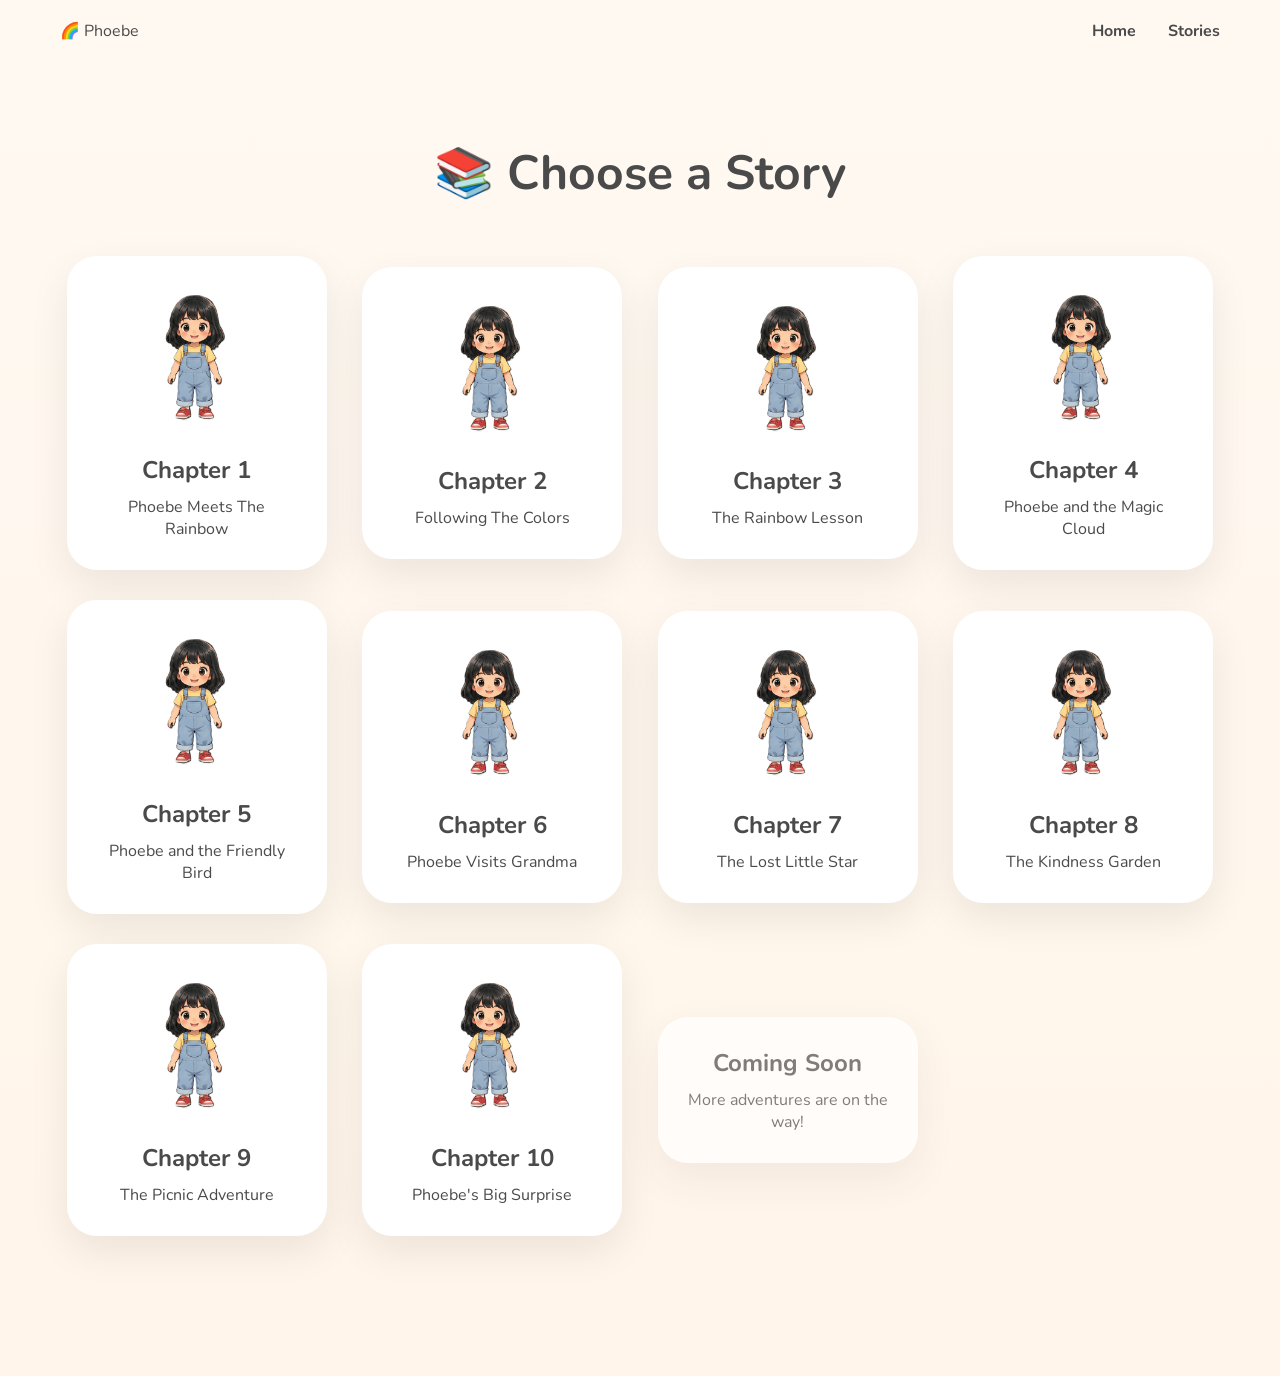
==== website/books.html @ 92779008 "refactor: stabilize story engine v1.0" ====
<!DOCTYPE html>
<html lang="en">

<head>

    <meta charset="UTF-8">

    <meta name="viewport"
          content="width=device-width, initial-scale=1.0">

    <title>Bookshelf</title>

    <link rel="stylesheet"
          href="css/style.css">

</head>

<body>

<header class="navbar">

    <div class="logo">
        🌈 Phoebe
    </div>

    <div class="nav-links">

        <a href="index.html">Home</a>

        <a href="books.html">Stories</a>

    </div>

</header>

<main class="bookshelf">

    <h1 class="bookshelf-title">
        📚 Choose a Story
    </h1>

    <div
        class="books-grid"
        id="books-grid">

    </div>

</main>

<script src="js/story-data.js"></script>
<script src="js/books.js"></script>

</body>

</html>
---- website/css/style.css ----
/* ===========================
   Phoebe Design System v0.1
=========================== */

@import url('https://fonts.googleapis.com/css2?family=Nunito:wght@400;700;800&display=swap');

:root{
    --primary:#FFD66B;
    --secondary:#FFB7C5;
    --accent:#8ED8F8;
    --background:#FFF9F2;
    --text:#4A4A4A;
    --white:#FFFFFF;
    --font:'Nunito',sans-serif;
}

/* ===========================
   Global Style
=========================== */

*{
    margin:0;
    padding:0;
    box-sizing:border-box;
}

body{
    background:linear-gradient(
        180deg,
        #FFF9F2 0%,
        #FFF5EA 100%
    );
    color:var(--text);
    font-family:var(--font);
    overflow-x:hidden;
}

.hero{
    display:flex;
    justify-content:center;
    align-items:center;
    min-height:100vh;    
    text-align:center;
    padding:20px;
    position:relative;
    overflow:hidden;
}

.hero-content{
    max-width:700px;
    background:white;
    padding:70px 60px;
    border-radius:40px;
        box-shadow:0 20px 60px rgba(0,0,0,.08);
    position:relative;
    z-index:2;
}

.hero-logo{
    animation:floating 3s ease-in-out infinite;
}

.hero-logo img{
    width:220px;
    max-width:100%;
}

.hero-title{
    font-size:52px;
    margin-top:20px;
}

.hero-subtitle{
    font-size:22px;
    margin-top:20px;
    line-height:1.6;
}

.btn-primary{
    display:inline-block;
    margin-top:40px;
    padding:16px 36px;
    background:var(--primary);
    color:var(--text);
    text-decoration:none;
    border-radius:16px;
    font-weight:bold;
    transition:.3s;
    box-shadow:0 10px 25px rgba(255,214,107,.35);
}

.btn-primary:hover{
    transform:translateY(-4px);
    box-shadow:0 16px 35px rgba(255,214,107,.45);
}

@keyframes floating{
    0%{
        transform:translateY(0);
    }
    50%{
        transform:translateY(-8px);
    }
    100%{
        transform:translateY(0);
    }
}

.btn-secondary:disabled{
    opacity:.5;
    background:#F5F5F5;
    border-color:#E5E5E5;
    cursor:not-allowed;
}

/* ===========================
   Decorative Background
=========================== */

.cloud{
    position:absolute;
    background:white;
    opacity:.7;
    border-radius:100px;
    filter:blur(1px);
}

.cloud::before,
.cloud::after{
    content:"";
    position:absolute;
    background:white;
    border-radius:50%;
}

.cloud1{
    width:170px;
    height:60px;
    top:120px;
    left:120px;
}

.cloud1::before{
    width:70px;
    height:70px;
    left:20px;
    top:-25px;
}

.cloud1::after{
    width:90px;
    height:90px;
    right:15px;
    top:-35px;
}

.cloud2{
    width:140px;
    height:50px;
    top:220px;
    right:150px;
}

.cloud2::before{
    width:60px;
    height:60px;
    left:15px;
    top:-20px;
}

.cloud2::after{
    width:75px;
    height:75px;
    right:10px;
    top:-28px;
}

.cloud3{
    width:200px;
    height:65px;
    bottom:120px;
    left:220px;
}

.cloud3::before{
    width:80px;
    height:80px;
    left:25px;
    top:-28px;
}

.cloud3::after{
    width:90px;
    height:90px;
    right:20px;
    top:-35px;
}

.star{
    position:absolute;
    font-size:26px;
    animation:floating 4s ease-in-out infinite;
}

.star1{
    top:160px;
    right:320px;
}

.star2{
    bottom:170px;
    right:180px;
}

/* ===========================
   Navbar
=========================== */

.navbar{
    position:absolute;
    top:20px;
    left:0;
    width:100%;
    display:flex;
    justify-content:space-between;
    align-items:center;
    padding:0 60px;
    z-index:10;
}

.nav-links{
    display:flex;
    gap:32px;
}

.nav-links a{
    text-decoration:none;
    color:var(--text);
    font-weight:700;
}

.nav-links a:hover{
    color:var(--primary);
}

/* ==========================
   STORY PAGE
========================== */

.story-page{
    display:flex;
    justify-content:center;
    padding:80px 20px;
}

.book{
    max-width:760px;
    width:100%;
    margin:auto;
    background:white;
    border-radius:32px;
    padding:50px 40px;
    box-shadow:0 20px 50px rgba(0,0,0,.08);
    display:flex;
    flex-direction:column;
    align-items:center;
    text-align:center;
}

.book-image img{
    width:260px;
    margin:20px auto;
    animation:floating 3s ease-in-out infinite;
}

.book-image img{
    width: 220px;
    margin-bottom: 25px;
    margin-bottom:25px;
}

.book-text p{
    max-width:500px;
    margin:0 auto;
    font-size:20px;
    line-height:1.7;
    text-align:justify;
}

.chapter{

    display:inline-block;
    background:var(--primary);
    padding:10px 22px;
    border-radius:30px;
    font-weight:bold;
    margin-bottom:18px;
}

.book-text h1{
    font-size:42px;
    line-height:1.25;
    margin-bottom:22px;
}

.book-text p{
    max-width: 560px;
    margin: auto;
    font-size: 20px;
    line-height: 1.8;
}

.story-navigation{
    width:100%;
    margin-top:50px;
    padding-top:30px;
    border-top:1px solid #f0f0f0;
    display:flex;
    justify-content:space-between;
    align-items:center;
}

.page-number{
    font-size:18px;
    font-weight:700;
    color:#888;
}

/* ==========================
   Responsive
========================== */

@media (max-width:768px){
    .navbar{
        padding:0 20px;
    }

    .nav-links{
        gap:16px;
        font-size:14px;
    }

    .hero-content{
        padding:40px 30px;
    }

    .hero-title{
        font-size:40px;
    }

    .hero-subtitle{
        font-size:18px;
    }

    .book{
        width:100%;
        min-height:auto;
        padding:40px 24px;
        border-radius:24px;
    }

    .book-image img{
        width:180px;
    }

    .book-text h1{
        font-size:40px;
    }

    .book-text p{
        font-size:18px;
    }

    .story-navigation{
        flex-direction:column;
        gap:20px;
    }
}

/* ==========================
   Footer
========================== */

.footer{
    text-align:center;
    padding:40px 20px;
    color:#999;
    font-size:14px;
}

/* ==========================
   Page Animation
========================== */

.fade-out{
    opacity:0;
    transform:translateY(10px);
}

.book{
    transition:
        opacity .3s ease,
        transform .3s ease;
}

/* ==========================
   Flip Animation
========================== */

.flip-next{
    animation:flipNext .5s ease;
}

.flip-prev{
    animation:flipPrev .5s ease;
}

@keyframes flipNext{
    0%{
        transform:rotateY(0deg);
        opacity:1;
    }

    50%{
        transform:rotateY(15deg);
        opacity:.5
    }

    100%{
        transform:rotateY(0deg);
        opacity:1;
    }
}

@keyframes flipPrev{

    0%{
        transform:rotateY(0deg);
        opacity:1;
    }

    50%{
        transform:rotateY(-15deg);
        opacity:.5;
    }

    100%{
        transform:rotateY(0deg);
        opacity:1;
    }

}

/* ==========================
   Bookshelf
========================== */

.bookshelf{
    max-width:1200px;
    margin:100px auto;
    padding:40px 24px;
}

.bookshelf-title{
    text-align:center;
    margin-bottom:50px;
    font-size:48px;
}

.books-grid{
    display:grid;
    grid-template-columns:
        repeat(auto-fit, minmax(220px,1fr));
    gap:30px;
    margin-top:40px;
}

.book-card{
    width:100%;
    max-width:260px;
    margin:auto;
    background:white;
    padding:30px;
    border-radius:30px;
    text-align:center;
    text-decoration:none;
    color:var(--text);
    box-shadow:
        0 15px 40px rgba(0,0,0,.08);
    transition:
        transform .3s ease,
        box-shadow .3s ease;
}

.book-card:hover{
    transform:
        translateY(-8px)
        scale(1.03);
    box-shadow:
        0 25px 60px rgba(0,0,0,.12);
}

.book-card img{
    width:160px;
    margin-bottom:20px;
}

.book-card h2{
    margin-bottom:10px;
}

.coming-soon{
    opacity:.7;
    cursor:default;
}

@media (max-width:768px){

    .bookshelf{
        margin-top:90px;
        padding:20px;
    }

    .bookshelf-title{
        font-size:34px;
        margin-bottom:30px;
    }

    .books-grid{
        grid-template-columns:1fr;
    }

    .book-card{
        max-width:320px;
    }

}
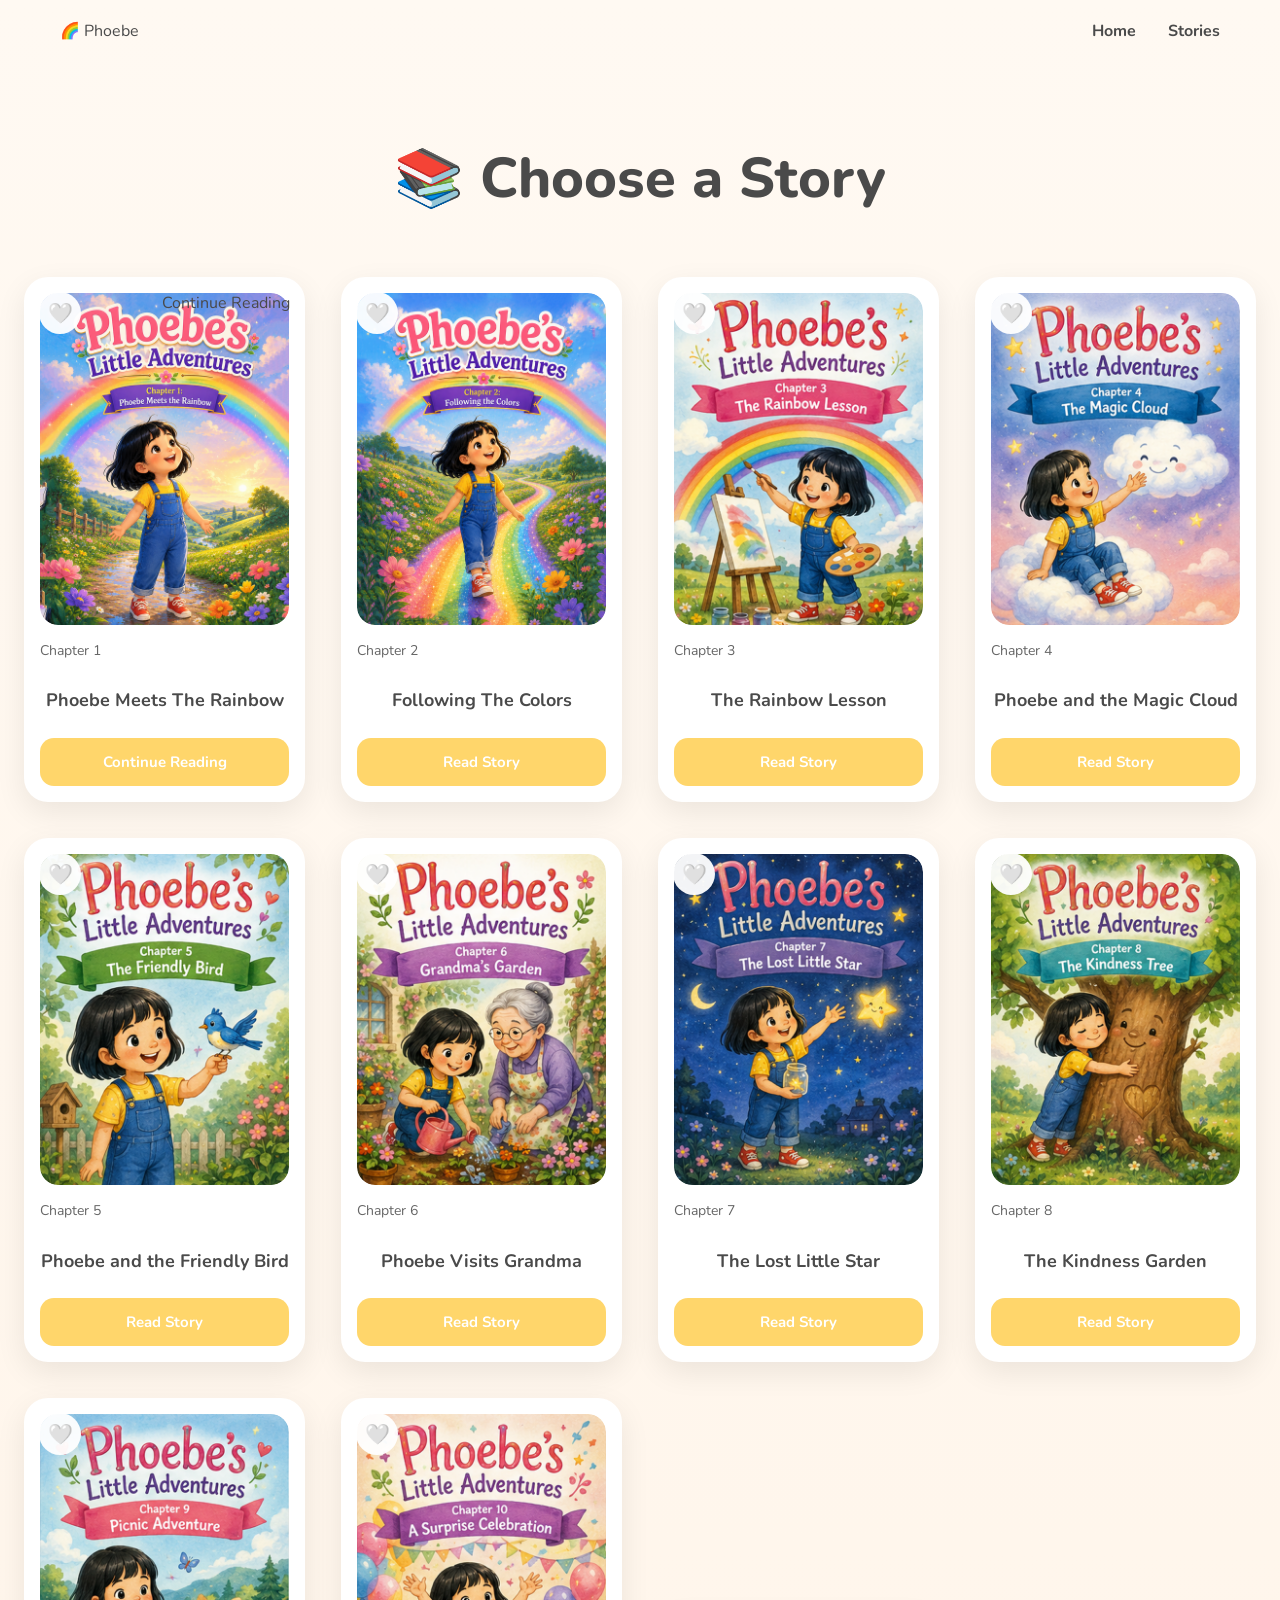
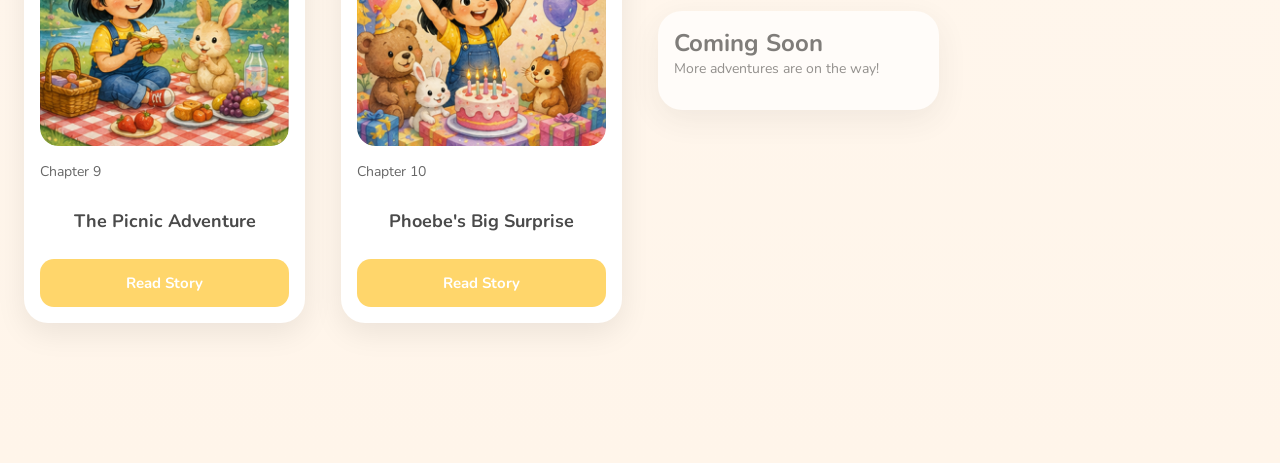
==== commit efd82e44: "feat: add continue reading, favorites, and bookshelf UI improvements" ====
--- a/website/books.html
+++ b/website/books.html
@@ -2,49 +2,35 @@
 <html lang="en">
 
 <head>
-
     <meta charset="UTF-8">
-
     <meta name="viewport"
           content="width=device-width, initial-scale=1.0">
-
     <title>Bookshelf</title>
-
     <link rel="stylesheet"
           href="css/style.css">
-
 </head>
 
 <body>
-
 <header class="navbar">
-
     <div class="logo">
         🌈 Phoebe
     </div>
 
     <div class="nav-links">
-
         <a href="index.html">Home</a>
-
         <a href="books.html">Stories</a>
-
     </div>
-
 </header>
 
 <main class="bookshelf">
-
     <h1 class="bookshelf-title">
         📚 Choose a Story
     </h1>
-
     <div
         class="books-grid"
         id="books-grid">
-
     </div>
-
+    
 </main>
 
 <script src="js/story-data.js"></script>
--- a/website/css/style.css
+++ b/website/css/style.css
@@ -268,27 +268,21 @@
 }
 
 .book-image img{
-    width:260px;
-    margin:20px auto;
+    width:220px;
+    max-width:100%;
+    margin:20px auto 25px;
     animation:floating 3s ease-in-out infinite;
 }
 
-.book-image img{
-    width: 220px;
-    margin-bottom: 25px;
-    margin-bottom:25px;
-}
-
 .book-text p{
-    max-width:500px;
-    margin:0 auto;
+    max-width:560px;
+    margin:auto;
     font-size:20px;
-    line-height:1.7;
+    line-height:1.8;
     text-align:justify;
 }
 
 .chapter{
-
     display:inline-block;
     background:var(--primary);
     padding:10px 22px;
@@ -303,13 +297,6 @@
     margin-bottom:22px;
 }
 
-.book-text p{
-    max-width: 560px;
-    margin: auto;
-    font-size: 20px;
-    line-height: 1.8;
-}
-
 .story-navigation{
     width:100%;
     margin-top:50px;
@@ -456,57 +443,67 @@
 ========================== */
 
 .bookshelf{
-    max-width:1200px;
+    max-width:1400px;
     margin:100px auto;
     padding:40px 24px;
 }
 
 .bookshelf-title{
     text-align:center;
-    margin-bottom:50px;
-    font-size:48px;
+    font-size:56px;
+    font-weight:800;
+    margin-bottom:60px;
 }
 
 .books-grid{
     display:grid;
     grid-template-columns:
         repeat(auto-fit, minmax(220px,1fr));
-    gap:30px;
+    gap:36px;
     margin-top:40px;
 }
 
 .book-card{
+    position:relative;
     width:100%;
-    max-width:260px;
+    max-width:300px;
     margin:auto;
-    background:white;
-    padding:30px;
-    border-radius:30px;
-    text-align:center;
-    text-decoration:none;
-    color:var(--text);
-    box-shadow:
-        0 15px 40px rgba(0,0,0,.08);
+    background:#fff;
+    border-radius:24px;
+    overflow:hidden;
+    display:flex;
+    flex-direction:column;
+    padding:16px;
+    box-shadow:0 10px 30px rgba(0,0,0,.08);
     transition:
         transform .3s ease,
         box-shadow .3s ease;
 }
 
-.book-card:hover{
-    transform:
-        translateY(-8px)
-        scale(1.03);
+.book-card h3{
+    font-size:18px;
+    font-weight:700;
+    line-height:1.4;
+    margin:8px 0 12px;
+    min-height:50px;
+    display:flex;
+    align-items:center;
+    justify-content:center;
+    text-align:center;}
+
+.book-card:hover {
+    transform: translateY(-8px);
     box-shadow:
-        0 25px 60px rgba(0,0,0,.12);
+        0 18px 45px rgba(0,0,0,.15);
+}
+
+.book-card:hover img {
+    transform: scale(1.01);
 }
 
 .book-card img{
-    width:160px;
-    margin-bottom:20px;
-}
-
-.book-card h2{
-    margin-bottom:10px;
+    width:100%;
+    border-radius:18px;
 }
 
 .coming-soon{
@@ -530,8 +527,79 @@
         grid-template-columns:1fr;
     }
 
-    .book-card{
-        max-width:320px;
-    }
-
+}
+
+.continue-badge{
+    position:absolute;
+    top:15px;
+    right:15px;
+    z-index:10;
+}
+
+.read-btn {
+    margin-top:auto;
+    display: block;
+    width: 100%;
+    text-align: center;
+    padding: 14px;
+    border-radius: 14px;
+    background: var(--primary);
+    color: white;
+    text-decoration: none;
+    font-size:15px;
+    font-weight: bold;
+    transition: .3s;
+}
+
+.read-btn:hover {
+    opacity: .9;
+}
+
+ .book-card p {
+    color: #666;
+    font-size: 14px;
+    margin-bottom: 16px;
+}
+
+.favorite-btn{
+    position:absolute;
+    top:15px;
+    left:15px;
+    width:42px;
+    height:42px;
+    border:none;
+    border-radius:50%;
+    background:rgba(255,255,255,.95);
+    font-size:20px;
+    cursor:pointer;
+    z-index:10;
+    transition:.3s;
+}
+
+.favorite-btn.active{
+    color:#ff4d6d;
+}
+
+.favorite-btn:hover{
+    transform:scale(1.1);
+
+}
+
+.book-cover{
+    overflow: hidden;
+    border-radius: 18px;
+}
+
+.book-cover img{
+    width: 100%;
+    display: block;
+    transition: transform .3s ease;
+}
+
+.book-card:hover .book-cover img{
+    transform: scale(1.04);
+}
+
+.book-info{
+    padding-top: 16px;
 }
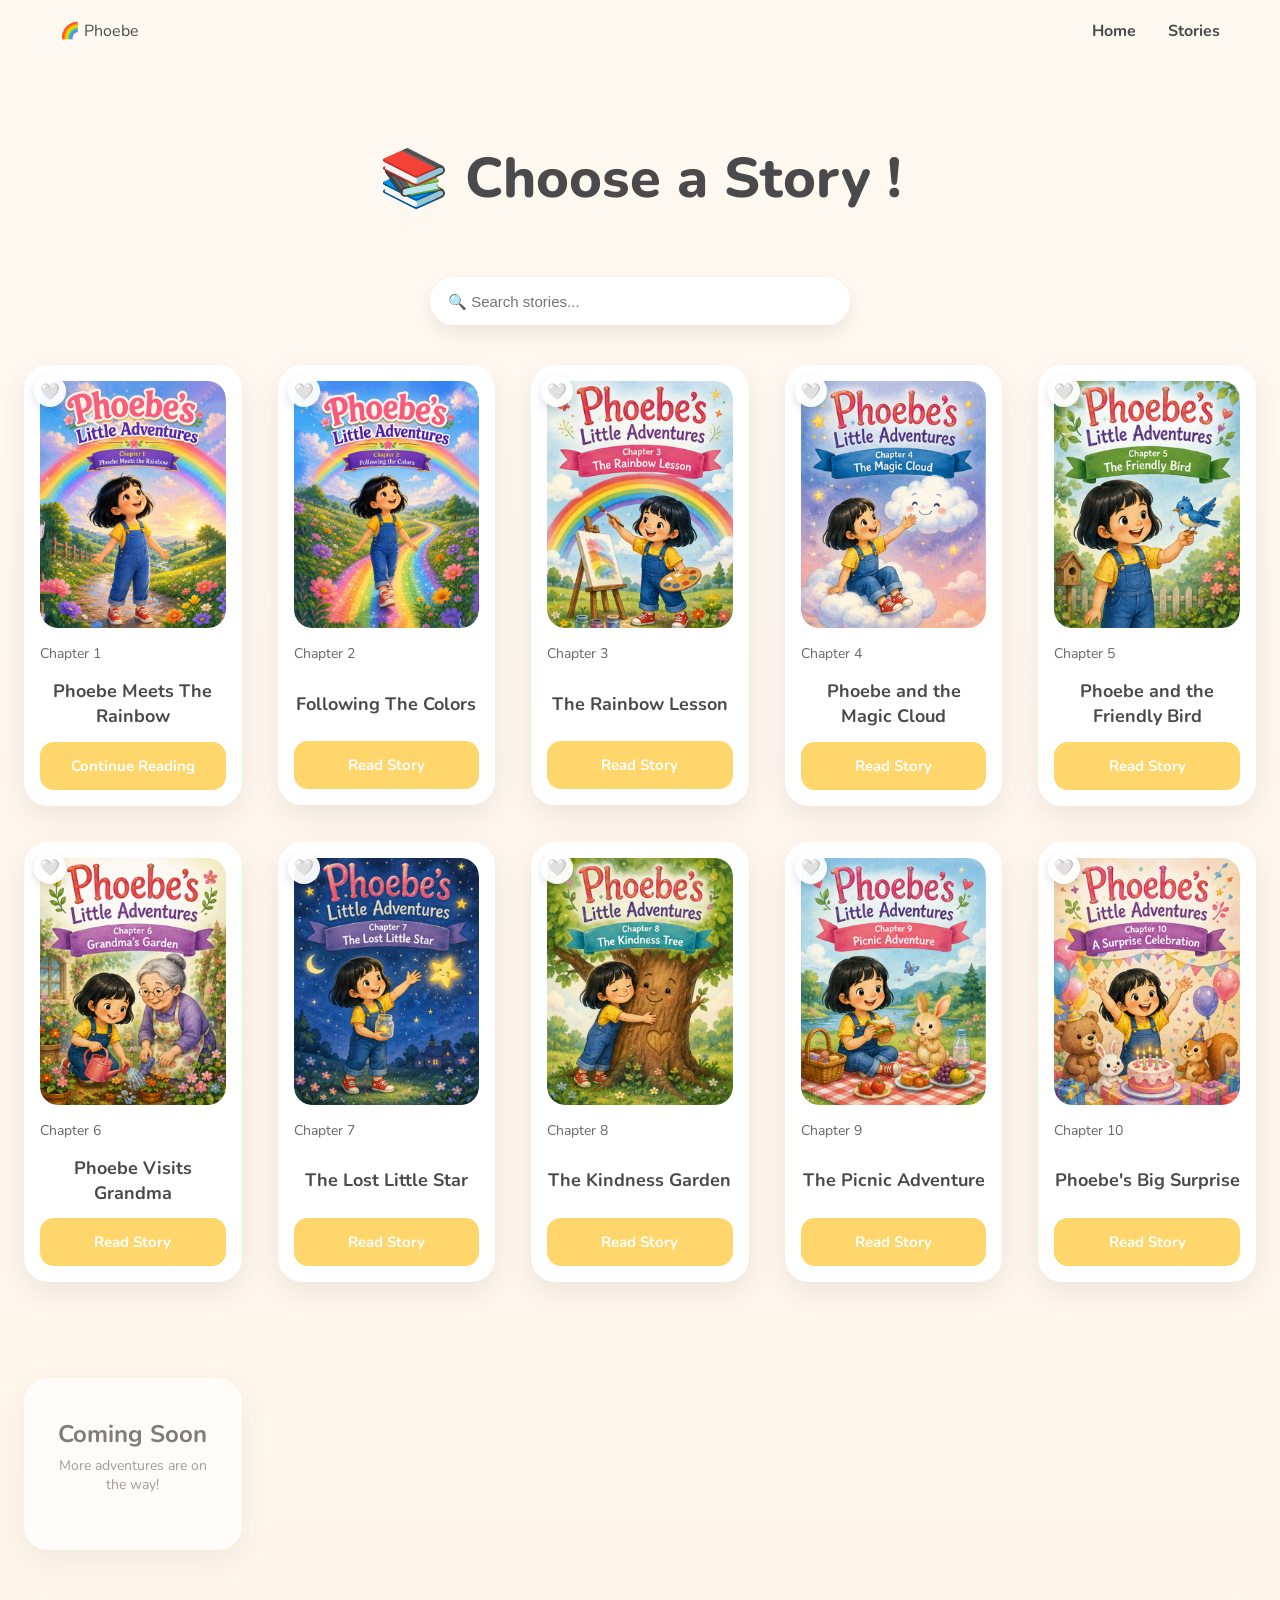
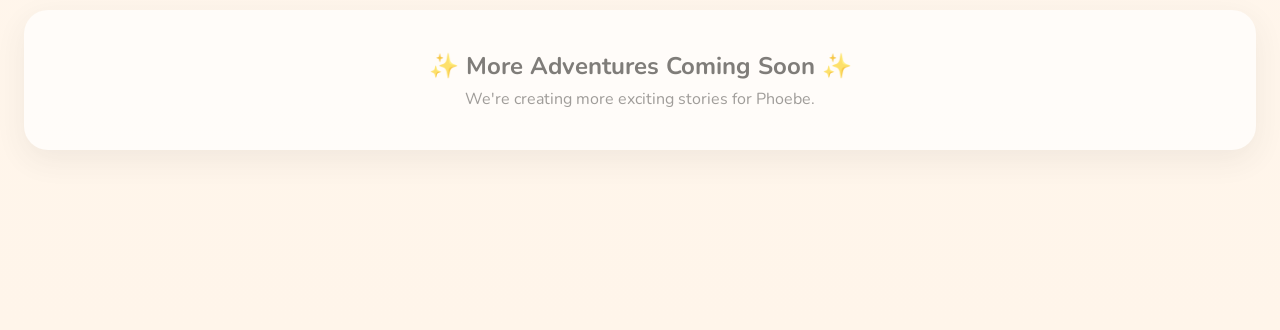
==== commit f2ff8f60: "feat: enhance bookshelf UI and refactor books rendering" ====
--- a/website/books.html
+++ b/website/books.html
@@ -24,11 +24,24 @@
 
 <main class="bookshelf">
     <h1 class="bookshelf-title">
-        📚 Choose a Story
+        📚 Choose a Story !
     </h1>
+
+    <div class="search-box">
+    <input
+        type="text"
+        id="searchInput"
+        placeholder="🔍 Search stories...">
+    </div>
+
     <div
         class="books-grid"
         id="books-grid">
+    </div>
+
+    <div
+    class="books-grid"
+    id="books-grid">
     </div>
     
 </main>
--- a/website/css/style.css
+++ b/website/css/style.css
@@ -1,7 +1,6 @@
 /* ===========================
    Phoebe Design System v0.1
 =========================== */
-
 @import url('https://fonts.googleapis.com/css2?family=Nunito:wght@400;700;800&display=swap');
 
 :root{
@@ -17,7 +16,6 @@
 /* ===========================
    Global Style
 =========================== */
-
 *{
     margin:0;
     padding:0;
@@ -116,7 +114,6 @@
 /* ===========================
    Decorative Background
 =========================== */
-
 .cloud{
     position:absolute;
     background:white;
@@ -215,7 +212,6 @@
 /* ===========================
    Navbar
 =========================== */
-
 .navbar{
     position:absolute;
     top:20px;
@@ -246,7 +242,6 @@
 /* ==========================
    STORY PAGE
 ========================== */
-
 .story-page{
     display:flex;
     justify-content:center;
@@ -316,7 +311,7 @@
 /* ==========================
    Responsive
 ========================== */
-
+/*Mobile VIEW*/
 @media (max-width:768px){
     .navbar{
         padding:0 20px;
@@ -367,7 +362,6 @@
 /* ==========================
    Footer
 ========================== */
-
 .footer{
     text-align:center;
     padding:40px 20px;
@@ -378,7 +372,6 @@
 /* ==========================
    Page Animation
 ========================== */
-
 .fade-out{
     opacity:0;
     transform:translateY(10px);
@@ -393,7 +386,6 @@
 /* ==========================
    Flip Animation
 ========================== */
-
 .flip-next{
     animation:flipNext .5s ease;
 }
@@ -441,7 +433,6 @@
 /* ==========================
    Bookshelf
 ========================== */
-
 .bookshelf{
     max-width:1400px;
     margin:100px auto;
@@ -458,7 +449,7 @@
 .books-grid{
     display:grid;
     grid-template-columns:
-        repeat(auto-fit, minmax(220px,1fr));
+        repeat(auto-fit, minmax(180px,1fr));
     gap:36px;
     margin-top:40px;
 }
@@ -466,7 +457,7 @@
 .book-card{
     position:relative;
     width:100%;
-    max-width:300px;
+    max-width:none;
     margin:auto;
     background:#fff;
     border-radius:24px;
@@ -524,16 +515,15 @@
     }
 
     .books-grid{
-        grid-template-columns:1fr;
-    }
-
-}
-
-.continue-badge{
-    position:absolute;
-    top:15px;
-    right:15px;
-    z-index:10;
+        grid-template-columns:repeat(2, minmax(0,1fr));
+        gap:16px;
+    }
+
+    .book-card{
+        max-width:none;
+        width:100%;
+    }
+
 }
 
 .read-btn {
@@ -562,18 +552,22 @@
 }
 
 .favorite-btn{
-    position:absolute;
-    top:15px;
-    left:15px;
-    width:42px;
-    height:42px;
-    border:none;
-    border-radius:50%;
-    background:rgba(255,255,255,.95);
-    font-size:20px;
-    cursor:pointer;
-    z-index:10;
-    transition:.3s;
+    position: absolute;
+    top: 10px;
+    left: 10px;
+    width: 32px;
+    height: 32px;
+    border: none;
+    border-radius: 50%;
+    background: rgba(255,255,255,.95);
+    font-size: 16px;
+    display: flex;
+    justify-content: center;
+    align-items: center;
+    cursor: pointer;
+    z-index: 20;
+    transition: all .25s ease;
+    box-shadow: 0 4px 10px rgba(0,0,0,.12);
 }
 
 .favorite-btn.active{
@@ -581,8 +575,8 @@
 }
 
 .favorite-btn:hover{
-    transform:scale(1.1);
-
+    transform: scale(1.08);
+    background: white;
 }
 
 .book-cover{
@@ -602,4 +596,57 @@
 
 .book-info{
     padding-top: 16px;
+}
+
+/* ==========================
+   SEARCH BOX
+========================== */
+/*Mobile VIEW*/
+@media (max-width:768px){
+    .search-box{
+        max-width:100%;
+        margin-bottom:24px;
+    }
+}
+
+.search-box{
+    width:100%;
+    max-width:420px;
+    margin:0 auto 40px;
+}
+
+.search-box input{
+    width:100%;
+    height:48px;
+    padding:0 18px;
+    border:none;
+    border-radius:24px;
+    background:#fff;
+    font-size:15px;
+    box-shadow:0 8px 20px rgba(0,0,0,.08);
+    transition:.25s;
+}
+
+.search-box input:focus{
+    outline:none;
+    box-shadow:0 10px 24px rgba(142,216,248,.35);
+}
+
+/* ==========================
+   COMING SOON PAGE
+========================== */
+.coming-soon{
+    margin-top:60px;
+    text-align:center;
+    background:#fff;
+    border-radius:24px;
+    padding:40px 24px;
+    box-shadow:0 10px 30px rgba(0,0,0,.08);}
+
+.coming-soon h2{
+    margin-bottom:6px;
+}
+
+.coming-soon p{
+    color:#777;
 }
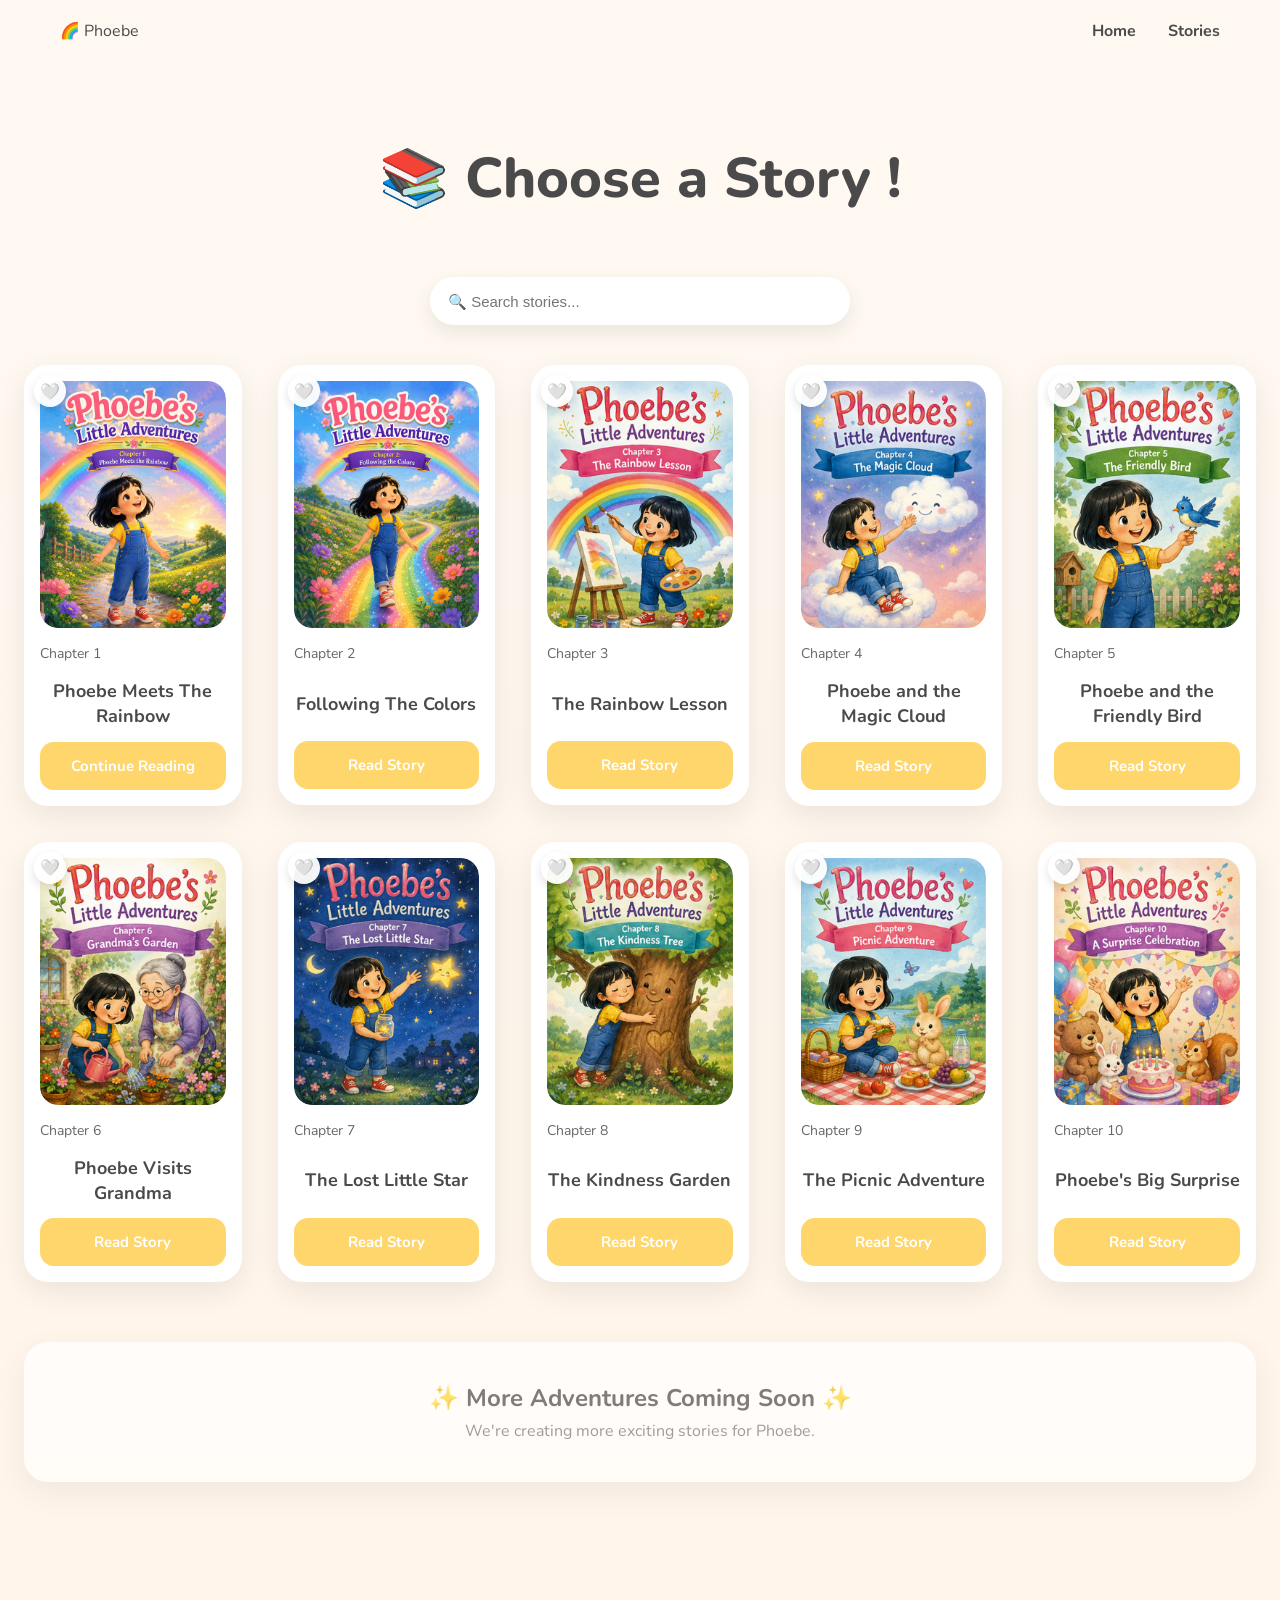
==== commit e2ce99cf: "feat(bookshelf): implement live search and refactor rendering - Live search while typing - Story fil" ====
--- a/website/books.html
+++ b/website/books.html
@@ -39,11 +39,11 @@
         id="books-grid">
     </div>
 
-    <div
-    class="books-grid"
-    id="books-grid">
+    <div class="coming-soon">
+        <h2>✨ More Adventures Coming Soon ✨</h2>
+        <p>We're creating more exciting stories for Phoebe.</p>
     </div>
-    
+
 </main>
 
 <script src="js/story-data.js"></script>
@@ -51,4 +51,4 @@
 
 </body>
 
-</html>+</html>
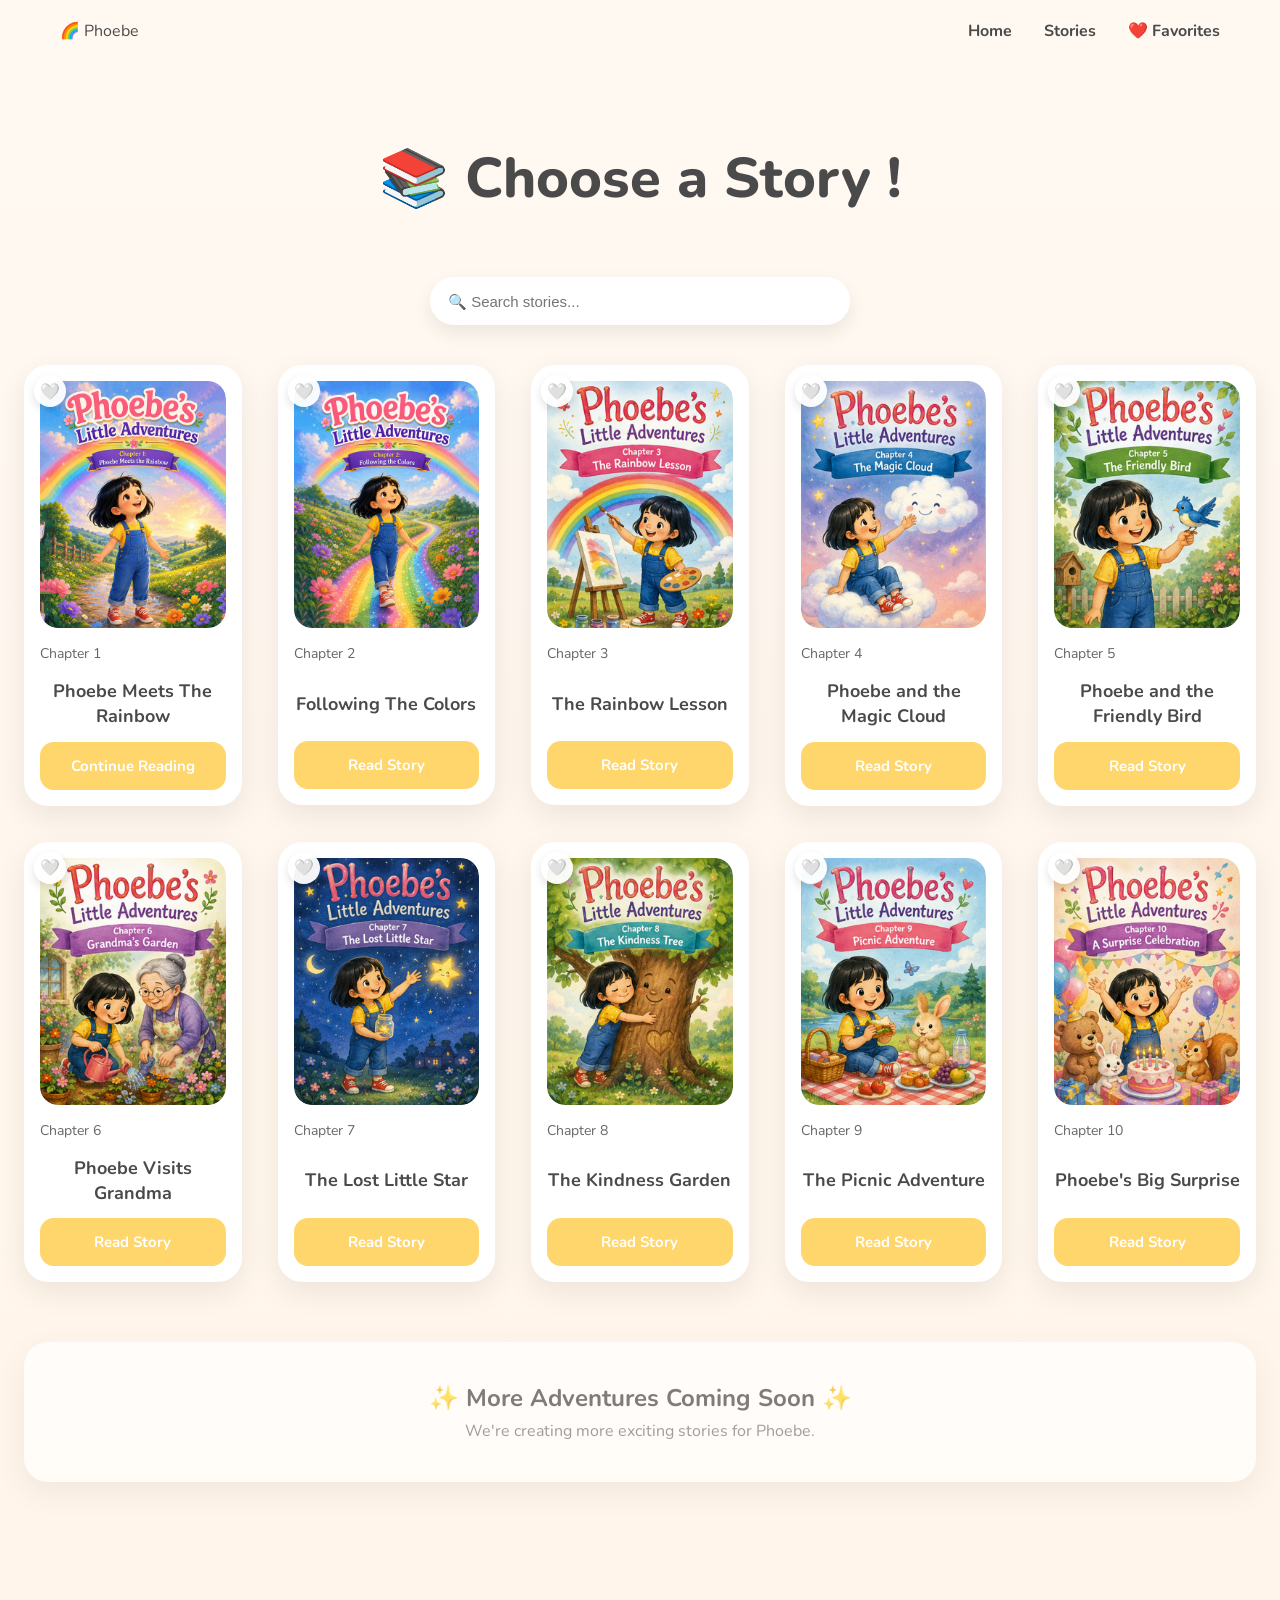
==== commit 49eb84f9: "feat(favorites): add favorites page with reusable bookshelf rendering - Favorites page - Empty favor" ====
--- a/website/books.html
+++ b/website/books.html
@@ -1,54 +1,55 @@
-<!DOCTYPE html>
-<html lang="en">
+    <!DOCTYPE html>
+    <html lang="en">
 
-<head>
-    <meta charset="UTF-8">
-    <meta name="viewport"
-          content="width=device-width, initial-scale=1.0">
-    <title>Bookshelf</title>
-    <link rel="stylesheet"
-          href="css/style.css">
-</head>
+    <head>
+        <meta charset="UTF-8">
+        <meta name="viewport"
+            content="width=device-width, initial-scale=1.0">
+        <title>Bookshelf</title>
+        <link rel="stylesheet"
+            href="css/style.css">
+    </head>
 
-<body>
-<header class="navbar">
-    <div class="logo">
-        🌈 Phoebe
-    </div>
+    <body>
+    <header class="navbar">
+        <div class="logo">
+            🌈 Phoebe
+        </div>
 
-    <div class="nav-links">
-        <a href="index.html">Home</a>
-        <a href="books.html">Stories</a>
-    </div>
-</header>
+        <div class="nav-links">
+            <a href="index.html">Home</a>
+            <a href="books.html">Stories</a>
+            <a href="favorites.html">❤️ Favorites</a>
+        </div>
+    </header>
 
-<main class="bookshelf">
-    <h1 class="bookshelf-title">
-        📚 Choose a Story !
-    </h1>
+    <main class="bookshelf">
+        <h1 class="bookshelf-title">
+            📚 Choose a Story !
+        </h1>
 
-    <div class="search-box">
-    <input
-        type="text"
-        id="searchInput"
-        placeholder="🔍 Search stories...">
-    </div>
+        <div class="search-box">
+        <input
+            type="text"
+            id="searchInput"
+            placeholder="🔍 Search stories...">
+        </div>
 
-    <div
-        class="books-grid"
-        id="books-grid">
-    </div>
+        <div
+            class="books-grid"
+            id="books-grid">
+        </div>
 
-    <div class="coming-soon">
-        <h2>✨ More Adventures Coming Soon ✨</h2>
-        <p>We're creating more exciting stories for Phoebe.</p>
-    </div>
+        <div class="coming-soon">
+            <h2>✨ More Adventures Coming Soon ✨</h2>
+            <p>We're creating more exciting stories for Phoebe.</p>
+        </div>
 
-</main>
+    </main>
 
-<script src="js/story-data.js"></script>
-<script src="js/books.js"></script>
+    <script src="js/story-data.js"></script>
+    <script src="js/books.js"></script>
 
-</body>
+    </body>
 
-</html>
+    </html>
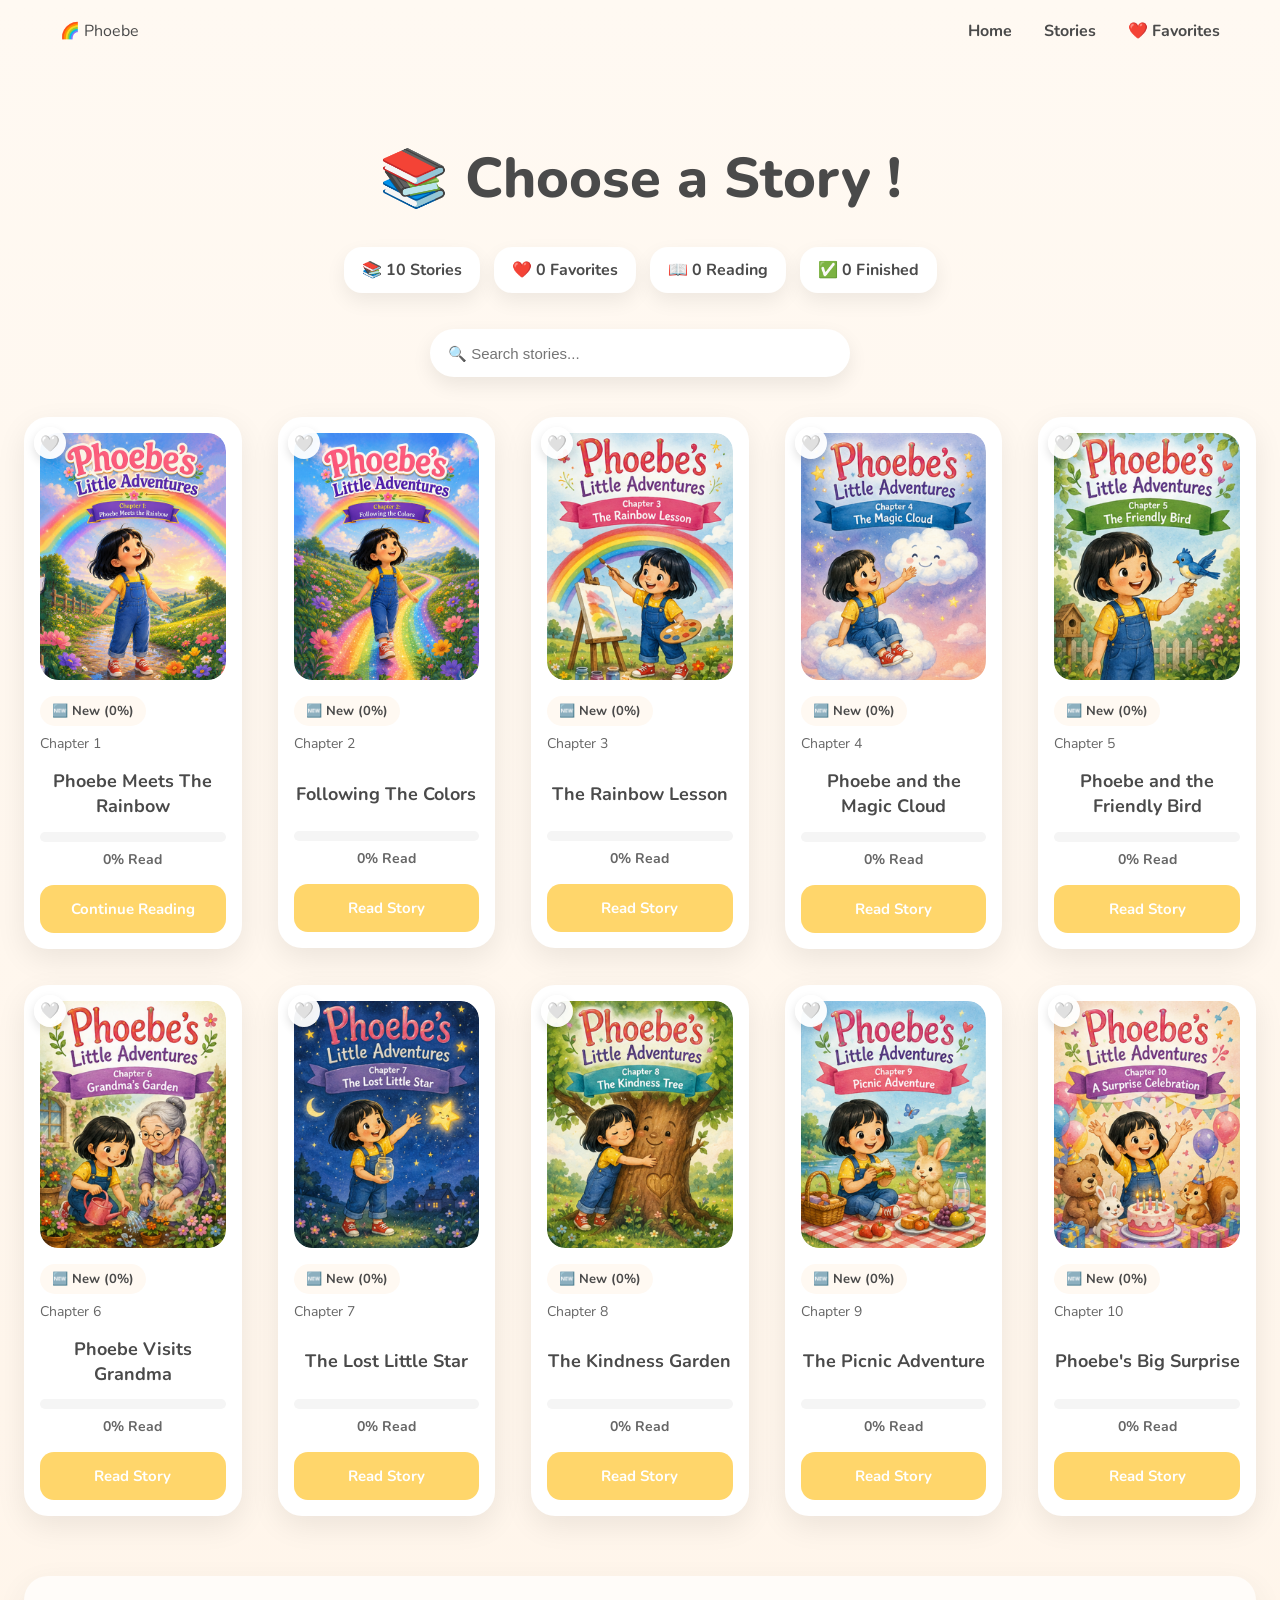
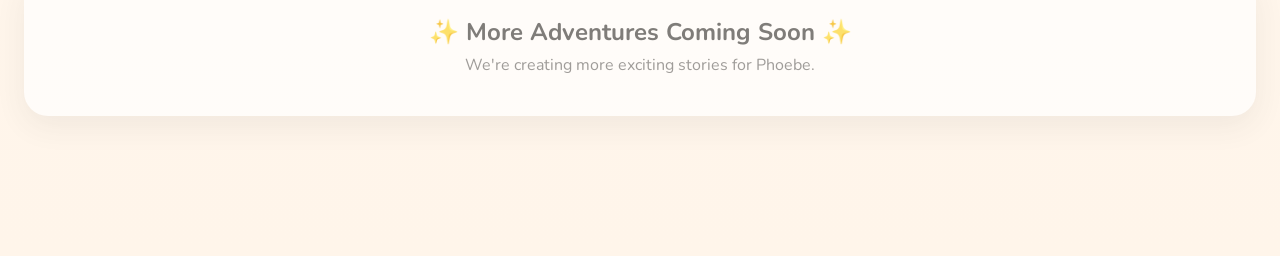
==== commit 88bb96da: "feat(reader): improve reading experience with progress UI and statistics ### Added - Visual reading " ====
--- a/website/books.html
+++ b/website/books.html
@@ -28,6 +28,11 @@
             📚 Choose a Story !
         </h1>
 
+        <div
+            class="reading-stats"
+            id="reading-stats">
+        </div>
+
         <div class="search-box">
         <input
             type="text"
--- a/website/css/style.css
+++ b/website/css/style.css
@@ -598,6 +598,53 @@
     padding-top: 16px;
 }
 
+.reading-stats{
+    display:flex;
+    flex-wrap:wrap;
+    justify-content:center;
+    gap:14px;
+    margin:-30px auto 36px;
+}
+
+.reading-stats span{
+    background:#fff;
+    border-radius:18px;
+    padding:12px 18px;
+    font-weight:700;
+    box-shadow:0 8px 20px rgba(0,0,0,.07);
+}
+
+.reading-status{
+    display:inline-block;
+    align-self:center;
+    background:#FFF9F2;
+    border-radius:20px;
+    padding:6px 12px;
+    font-size:13px;
+    font-weight:700;
+    margin-bottom:8px;
+}
+
+.progress-bar{
+    width:100%;
+    height:10px;
+    background:#F5F5F5;
+    border-radius:20px;
+    overflow:hidden;
+    margin:4px 0 8px;
+}
+
+.progress-fill{
+    height:100%;
+    background:var(--accent);
+    border-radius:20px;
+}
+
+.progress-text{
+    text-align:center;
+    font-weight:700;
+}
+
 /* ==========================
    SEARCH BOX
 ========================== */
@@ -649,4 +696,4 @@
 
 .coming-soon p{
     color:#777;
-}+}
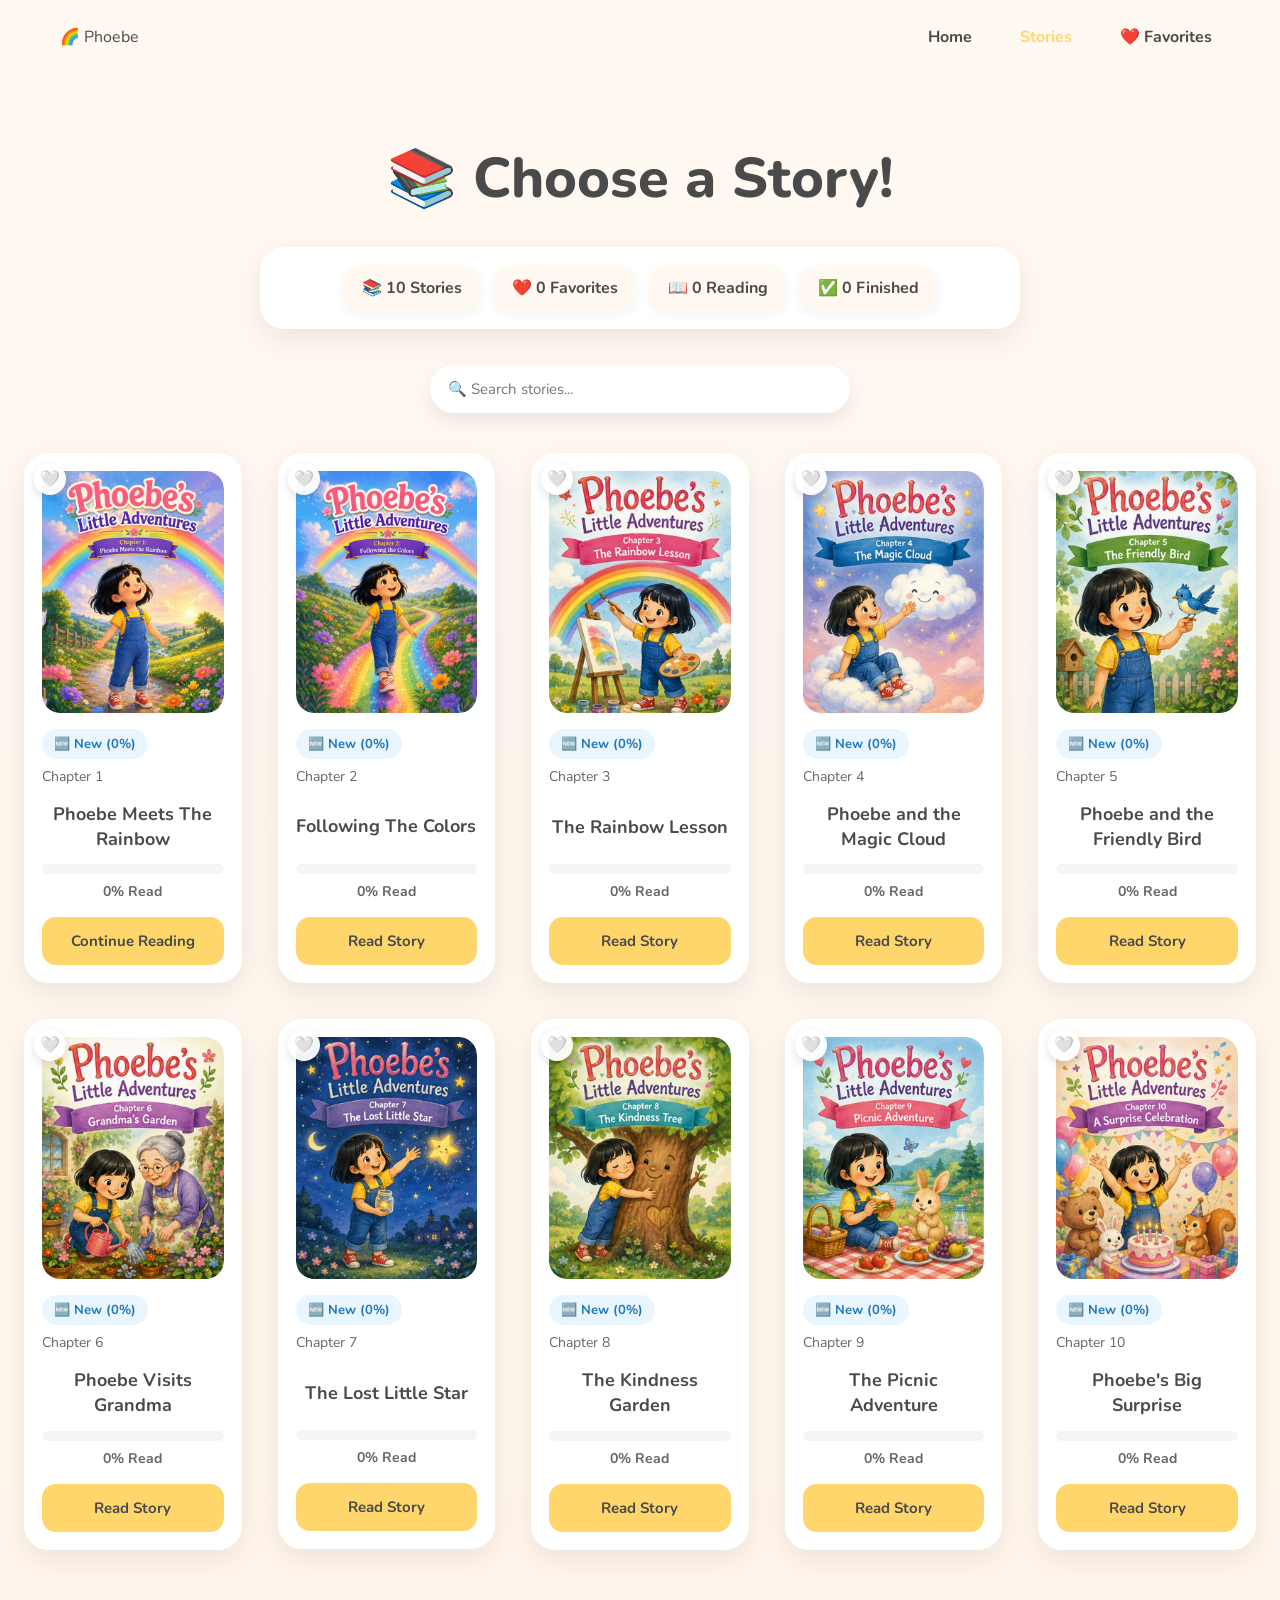
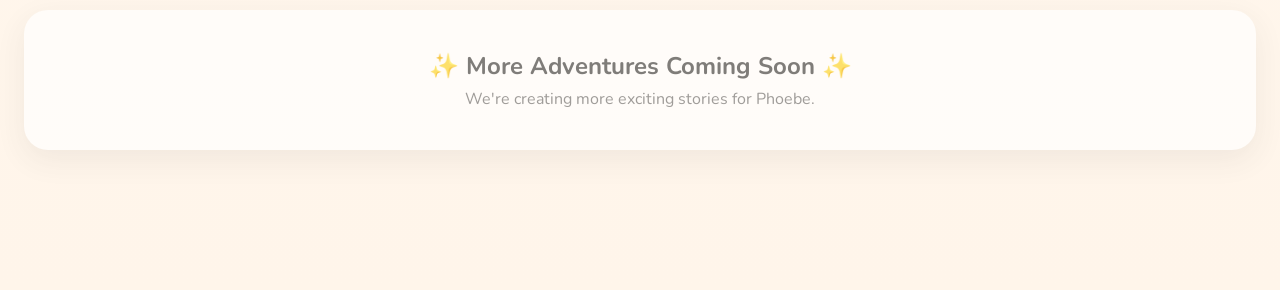
==== commit 4b5c326e: "chore(release): prepare project for v1.0 release candidate ### Improved - UI consistency across all " ====
--- a/website/books.html
+++ b/website/books.html
@@ -1,60 +1,62 @@
-    <!DOCTYPE html>
-    <html lang="en">
+<!DOCTYPE html>
+<html lang="en">
 
-    <head>
-        <meta charset="UTF-8">
-        <meta name="viewport"
-            content="width=device-width, initial-scale=1.0">
-        <title>Bookshelf</title>
-        <link rel="stylesheet"
-            href="css/style.css">
-    </head>
+<head>
+    <meta charset="UTF-8">
+    <meta name="viewport"
+          content="width=device-width, initial-scale=1.0">
+    <title>Bookshelf</title>
+    <link rel="stylesheet"
+          href="css/style.css">
+</head>
 
-    <body>
-    <header class="navbar">
-        <div class="logo">
-            🌈 Phoebe
-        </div>
+<body>
+<header class="navbar">
+    <div class="logo">
+        🌈 Phoebe
+    </div>
 
-        <div class="nav-links">
-            <a href="index.html">Home</a>
-            <a href="books.html">Stories</a>
-            <a href="favorites.html">❤️ Favorites</a>
-        </div>
-    </header>
+    <div class="nav-links">
+        <a href="index.html">Home</a>
+        <a href="books.html" aria-current="page">Stories</a>
+        <a href="favorites.html">❤️ Favorites</a>
+    </div>
+</header>
 
-    <main class="bookshelf">
-        <h1 class="bookshelf-title">
-            📚 Choose a Story !
-        </h1>
+<main class="bookshelf">
+    <h1 class="bookshelf-title">
+        📚 Choose a Story!
+    </h1>
 
-        <div
-            class="reading-stats"
-            id="reading-stats">
-        </div>
+    <div
+        class="reading-stats"
+        id="reading-stats"
+        aria-label="Reading statistics">
+    </div>
 
-        <div class="search-box">
+    <div class="search-box">
         <input
             type="text"
             id="searchInput"
+            aria-label="Search stories"
             placeholder="🔍 Search stories...">
-        </div>
+    </div>
 
-        <div
-            class="books-grid"
-            id="books-grid">
-        </div>
+    <div
+        class="books-grid"
+        id="books-grid">
+    </div>
 
-        <div class="coming-soon">
-            <h2>✨ More Adventures Coming Soon ✨</h2>
-            <p>We're creating more exciting stories for Phoebe.</p>
-        </div>
+    <div class="coming-soon">
+        <h2>✨ More Adventures Coming Soon ✨</h2>
+        <p>We're creating more exciting stories for Phoebe.</p>
+    </div>
 
-    </main>
+</main>
 
-    <script src="js/story-data.js"></script>
-    <script src="js/books.js"></script>
+<script src="js/story-data.js"></script>
+<script src="js/books.js"></script>
 
-    </body>
+</body>
 
-    </html>
+</html>
--- a/website/css/style.css
+++ b/website/css/style.css
@@ -9,6 +9,7 @@
     --accent:#8ED8F8;
     --background:#FFF9F2;
     --text:#4A4A4A;
+    --muted:#666666;
     --white:#FFFFFF;
     --font:'Nunito',sans-serif;
 }
@@ -33,6 +34,19 @@
     overflow-x:hidden;
 }
 
+a,
+button,
+input{
+    font-family:var(--font);
+}
+
+a:focus-visible,
+button:focus-visible,
+input:focus-visible{
+    outline:3px solid var(--accent);
+    outline-offset:4px;
+}
+
 .hero{
     display:flex;
     justify-content:center;
@@ -49,7 +63,7 @@
     background:white;
     padding:70px 60px;
     border-radius:40px;
-        box-shadow:0 20px 60px rgba(0,0,0,.08);
+    box-shadow:0 20px 60px rgba(0,0,0,.08);
     position:relative;
     z-index:2;
 }
@@ -83,7 +97,12 @@
     text-decoration:none;
     border-radius:16px;
     font-weight:bold;
-    transition:.3s;
+    border:none;
+    cursor:pointer;
+    transition:
+        transform .3s ease,
+        box-shadow .3s ease,
+        opacity .3s ease;
     box-shadow:0 10px 25px rgba(255,214,107,.35);
 }
 
@@ -109,6 +128,24 @@
     background:#F5F5F5;
     border-color:#E5E5E5;
     cursor:not-allowed;
+}
+
+.btn-secondary{
+    padding:14px 28px;
+    border:2px solid #E5E5E5;
+    border-radius:16px;
+    background:#fff;
+    color:var(--text);
+    font-weight:700;
+    cursor:pointer;
+    transition:
+        transform .3s ease,
+        box-shadow .3s ease;
+}
+
+.btn-secondary:not(:disabled):hover{
+    transform:translateY(-3px);
+    box-shadow:0 10px 24px rgba(0,0,0,.08);
 }
 
 /* ===========================
@@ -233,9 +270,12 @@
     text-decoration:none;
     color:var(--text);
     font-weight:700;
-}
-
-.nav-links a:hover{
+    border-radius:10px;
+    padding:6px 8px;
+}
+
+.nav-links a:hover,
+.nav-links a[aria-current="page"]{
     color:var(--primary);
 }
 
@@ -245,7 +285,7 @@
 .story-page{
     display:flex;
     justify-content:center;
-    padding:80px 20px;
+    padding:110px 20px 80px;
 }
 
 .book{
@@ -302,10 +342,15 @@
     align-items:center;
 }
 
+.story-navigation .btn-primary,
+.story-navigation .btn-secondary{
+    margin-top:0;
+}
+
 .page-number{
     font-size:18px;
     font-weight:700;
-    color:#888;
+    color:var(--muted);
 }
 
 /* ==========================
@@ -324,6 +369,7 @@
 
     .hero-content{
         padding:40px 30px;
+        border-radius:28px;
     }
 
     .hero-title{
@@ -356,6 +402,12 @@
     .story-navigation{
         flex-direction:column;
         gap:20px;
+    }
+
+    .story-navigation .btn-primary,
+    .story-navigation .btn-secondary{
+        width:100%;
+        margin-top:0;
     }
 }
 
@@ -464,7 +516,7 @@
     overflow:hidden;
     display:flex;
     flex-direction:column;
-    padding:16px;
+    padding:18px;
     box-shadow:0 10px 30px rgba(0,0,0,.08);
     transition:
         transform .3s ease,
@@ -480,7 +532,8 @@
     display:flex;
     align-items:center;
     justify-content:center;
-    text-align:center;}
+    text-align:center;
+}
 
 .book-card:hover {
     transform: translateY(-8px);
@@ -534,7 +587,7 @@
     padding: 14px;
     border-radius: 14px;
     background: var(--primary);
-    color: white;
+    color:var(--text);
     text-decoration: none;
     font-size:15px;
     font-weight: bold;
@@ -542,11 +595,12 @@
 }
 
 .read-btn:hover {
-    opacity: .9;
+    opacity:.9;
+    transform:translateY(-2px);
 }
 
  .book-card p {
-    color: #666;
+    color:var(--muted);
     font-size: 14px;
     margin-bottom: 16px;
 }
@@ -579,6 +633,10 @@
     background: white;
 }
 
+.favorite-btn:active{
+    transform: scale(.9);
+}
+
 .book-cover{
     overflow: hidden;
     border-radius: 18px;
@@ -603,15 +661,20 @@
     flex-wrap:wrap;
     justify-content:center;
     gap:14px;
+    max-width:760px;
     margin:-30px auto 36px;
+    padding:18px;
+    background:#fff;
+    border-radius:24px;
+    box-shadow:0 10px 30px rgba(0,0,0,.08);
 }
 
 .reading-stats span{
-    background:#fff;
+    background:#FFF9F2;
     border-radius:18px;
     padding:12px 18px;
     font-weight:700;
-    box-shadow:0 8px 20px rgba(0,0,0,.07);
+    box-shadow:0 4px 12px rgba(0,0,0,.05);
 }
 
 .reading-status{
@@ -625,6 +688,21 @@
     margin-bottom:8px;
 }
 
+.status-new{
+    background:#EAF6FF;
+    color:#2277B8;
+}
+
+.status-reading{
+    background:#FFF1DC;
+    color:#C46A00;
+}
+
+.status-finished{
+    background:#EAF8EA;
+    color:#2F8F46;
+}
+
 .progress-bar{
     width:100%;
     height:10px;
@@ -638,11 +716,27 @@
     height:100%;
     background:var(--accent);
     border-radius:20px;
+    transition:width .35s ease;
 }
 
 .progress-text{
     text-align:center;
     font-weight:700;
+}
+
+#empty-favorites{
+    max-width:520px;
+    margin:50px auto 0;
+    padding:48px 28px;
+}
+
+#empty-favorites h2{
+    font-size:28px;
+}
+
+#empty-favorites p{
+    font-size:17px;
+    line-height:1.6;
 }
 
 /* ==========================
@@ -688,7 +782,8 @@
     background:#fff;
     border-radius:24px;
     padding:40px 24px;
-    box-shadow:0 10px 30px rgba(0,0,0,.08);}
+    box-shadow:0 10px 30px rgba(0,0,0,.08);
+}
 
 .coming-soon h2{
     margin-bottom:6px;
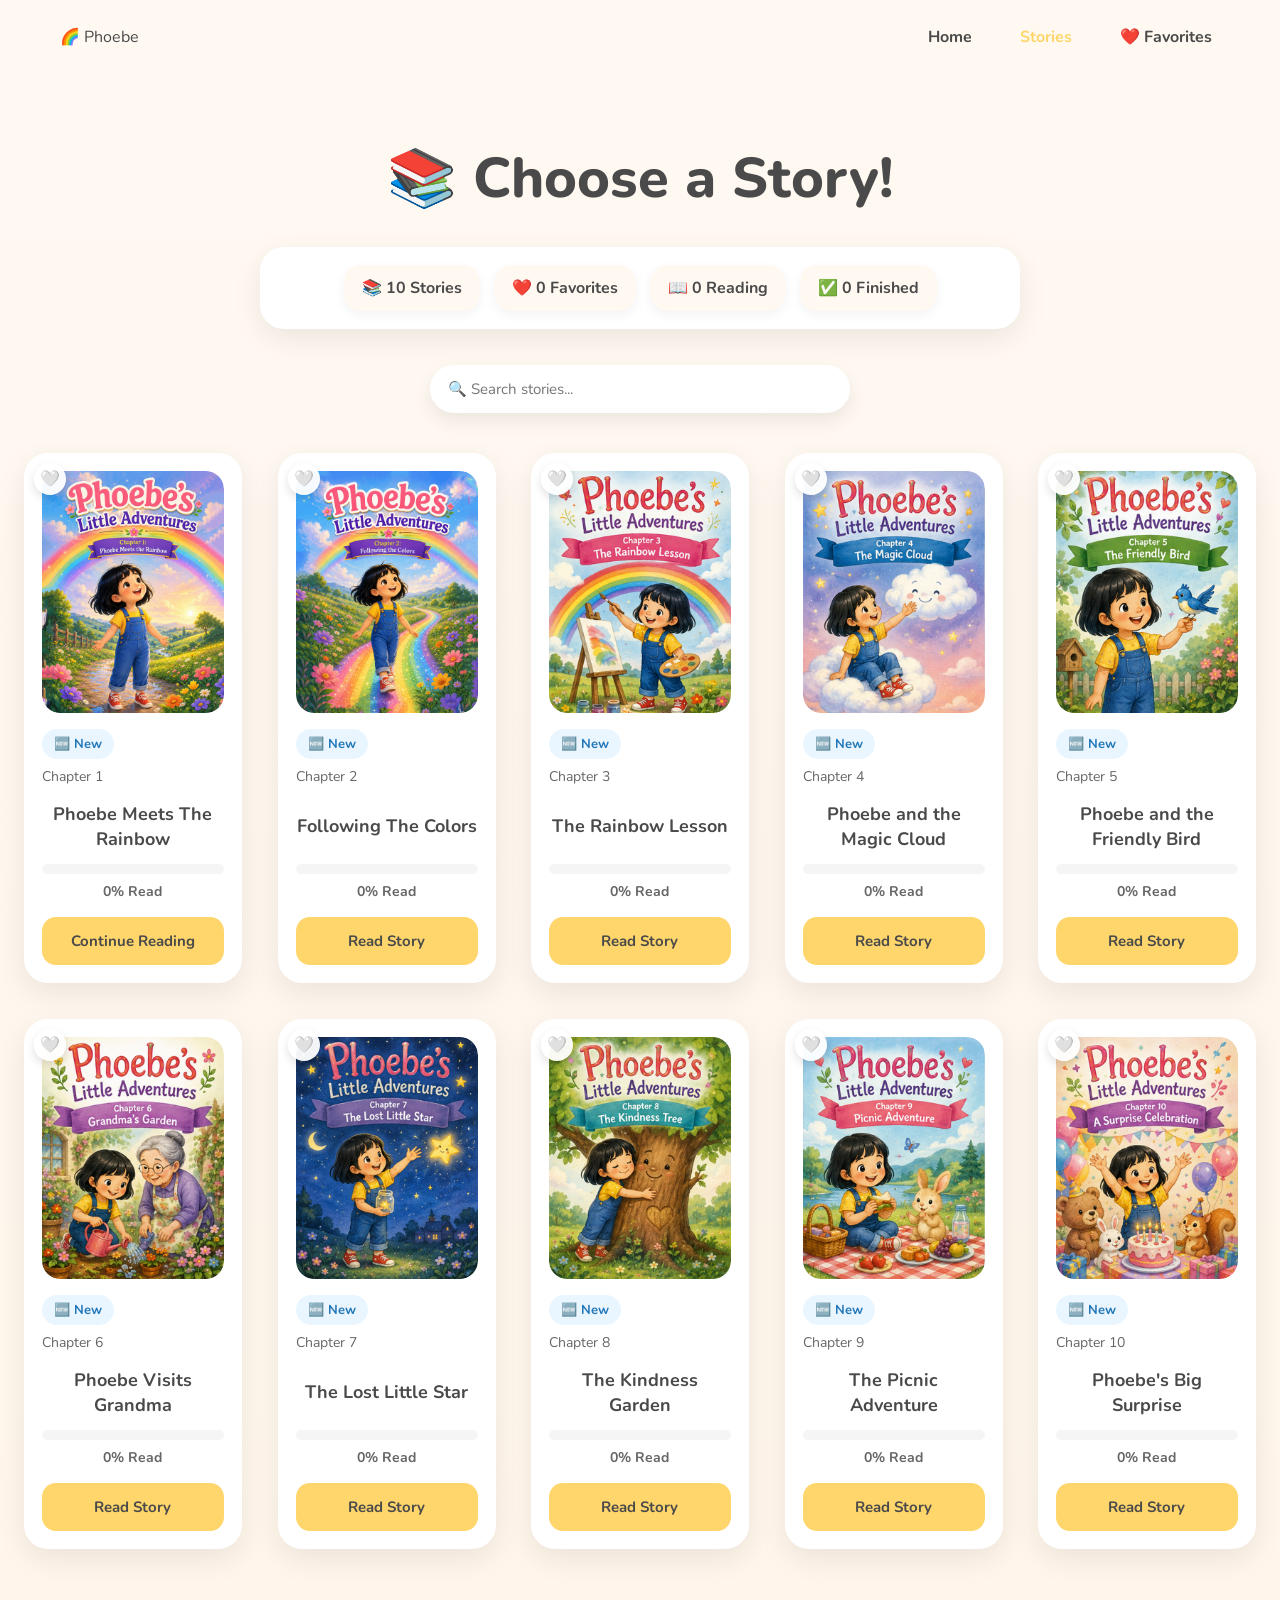
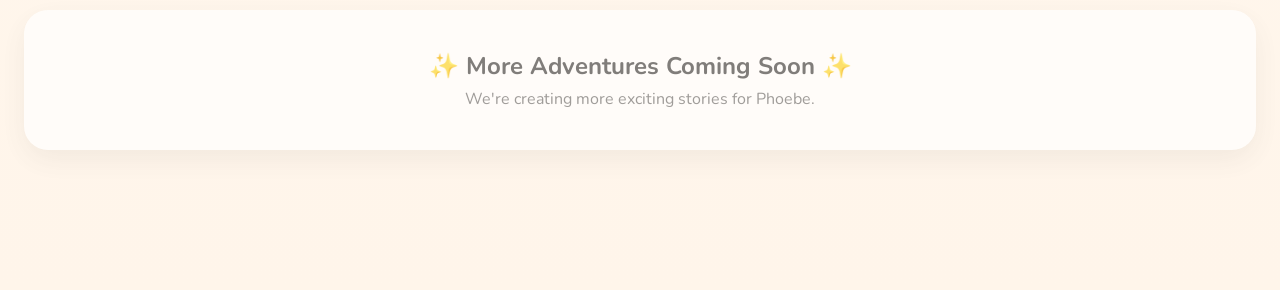
==== commit cd610ed5: "feat: enhance story reader UI and expand Story 07 narration" ====
--- a/website/books.html
+++ b/website/books.html
@@ -54,8 +54,11 @@
 
 </main>
 
+<script src="js/storage.js"></script>
 <script src="js/story-data.js"></script>
 <script src="js/books.js"></script>
+<script src="js/keyboard.js"></script>
+<script src="js/sw-register.js"></script>
 
 </body>
 
--- a/website/css/style.css
+++ b/website/css/style.css
@@ -45,6 +45,52 @@
 input:focus-visible{
     outline:3px solid var(--accent);
     outline-offset:4px;
+}
+
+/* ===========================
+   Animations
+=========================== */
+
+@keyframes slideUp {
+    from {
+        opacity: 0;
+        transform: translateX(-50%) translateY(20px);
+    }
+    to {
+        opacity: 1;
+        transform: translateX(-50%) translateY(0);
+    }
+}
+
+@keyframes slideDown {
+    from {
+        opacity: 1;
+        transform: translateX(-50%) translateY(0);
+    }
+    to {
+        opacity: 0;
+        transform: translateX(-50%) translateY(20px);
+    }
+}
+
+@keyframes slideIn {
+    from {
+        opacity: 0;
+        transform: translateX(100%);
+    }
+    to {
+        opacity: 1;
+        transform: translateX(0);
+    }
+}
+
+@keyframes floating {
+    0%, 100% {
+        transform: translateY(0px);
+    }
+    50% {
+        transform: translateY(-20px);
+    }
 }
 
 .hero{
@@ -285,66 +331,207 @@
 .story-page{
     display:flex;
     justify-content:center;
-    padding:110px 20px 80px;
+    padding:110px 24px 80px;
 }
 
 .book{
-    max-width:760px;
+    max-width:1080px;
     width:100%;
     margin:auto;
     background:white;
     border-radius:32px;
-    padding:50px 40px;
+    padding:44px;
     box-shadow:0 20px 50px rgba(0,0,0,.08);
     display:flex;
     flex-direction:column;
     align-items:center;
     text-align:center;
+    position:relative;
+    overflow:hidden;
+    perspective:1600px;
+    transform-style:preserve-3d;
+}
+
+.book-image{
+    width:100%;
+    display:flex;
+    justify-content:center;
+    align-items:center;
+    margin-bottom:40px;
 }
 
 .book-image img{
-    width:220px;
+    width:100%;
     max-width:100%;
-    margin:20px auto 25px;
-    animation:floating 3s ease-in-out infinite;
+    height:auto;
+    object-fit:contain;
+    transition:
+        opacity .25s ease,
+        transform .25s ease;
+}
+
+.book-text{
+    width:100%;
+    padding-top:12px;
 }
 
 .book-text p{
-    max-width:560px;
+    max-width:680px;
     margin:auto;
-    font-size:20px;
-    line-height:1.8;
-    text-align:justify;
-}
-
-.chapter{
+    font-size:clamp(18px, 2vw, 22px);
+    line-height:1.85;
+    text-align:left;
+}
+
+.book-text h1{
+    font-size:clamp(34px, 4vw, 52px);
+    line-height:1.25;
+    margin-bottom:16px;
+}
+
+.reader-action-slot{
+    display:flex;
+    justify-content:center;
+    gap:12px;
+    align-items:center;
+    margin:20px 0 24px;
+    flex-wrap:wrap;
+}
+
+.reader-audio-btn{
+    width:64px;
+    height:64px;
+    border:none;
+    border-radius:50%;
+    background:var(--primary);
+    color:var(--text);
+    font-size:26px;
+    cursor:pointer;
+    display:flex;
+    justify-content:center;
+    align-items:center;
+    box-shadow:
+        0 10px 24px rgba(255,214,107,.35);
+    transition:
+        transform .25s ease,
+        box-shadow .25s ease;
+}
+
+.reader-audio-btn:hover{
+    transform:translateY(-2px);
+    box-shadow:
+        0 14px 30px rgba(255,214,107,.45);
+}
+
+.reader-audio-btn:active{
+    transform:scale(.94);
+}
+
+/* ==========================
+   Story Actions (Read Aloud)
+========================== */
+
+.story-actions{
+    width:100%;
+    max-width:760px;
+    margin:28px auto 20px;
+    text-align:center;
+    padding:0 20px;
+}
+
+.btn-read-aloud{
     display:inline-block;
-    background:var(--primary);
-    padding:10px 22px;
-    border-radius:30px;
-    font-weight:bold;
-    margin-bottom:18px;
-}
-
-.book-text h1{
-    font-size:42px;
-    line-height:1.25;
-    margin-bottom:22px;
-}
+    padding:14px 28px;
+    background:linear-gradient(135deg,var(--secondary),var(--accent));
+    color:var(--text);
+    border:none;
+    border-radius:24px;
+    font-size:16px;
+    font-weight:700;
+    font-family:var(--font);
+    cursor:pointer;
+    transition:all .3s cubic-bezier(.25,.46,.45,.94);
+    box-shadow:0 8px 20px rgba(255,183,197,.3);
+    user-select:none;
+}
+
+.btn-read-aloud:hover:not(:disabled){
+    transform:translateY(-3px);
+    box-shadow:0 12px 30px rgba(255,183,197,.4);
+}
+
+.btn-read-aloud:active:not(:disabled){
+    transform:translateY(-1px);
+}
+
+.btn-read-aloud:disabled{
+    opacity:.6;
+    cursor:not-allowed;
+}
+
+@media (prefers-reduced-motion: reduce){
+    .btn-read-aloud{
+        transition:none;
+    }
+
+    .btn-read-aloud:hover{
+        transform:none;
+    }
+}
+
+@media (max-width:768px){
+    .story-actions{
+        margin:20px auto 16px;
+        padding:0 16px;
+    }
+
+    .btn-read-aloud{
+        width:100%;
+        padding:16px 24px;
+        font-size:15px;
+    }
+}
+
+/* ==========================
+   Story Navigation
+========================== */
 
 .story-navigation{
     width:100%;
-    margin-top:50px;
-    padding-top:30px;
+    max-width:760px;
+    margin-top:44px;
+    padding-top:28px;
     border-top:1px solid #f0f0f0;
     display:flex;
+    flex-wrap:wrap;
     justify-content:space-between;
     align-items:center;
+    gap:18px;
 }
 
 .story-navigation .btn-primary,
 .story-navigation .btn-secondary{
     margin-top:0;
+}
+
+.reader-progress{
+    width:100%;
+    height:8px;
+    background:#F4EFE8;
+    border-radius:999px;
+    overflow:hidden;
+}
+
+.reader-progress-fill{
+    width:0;
+    height:100%;
+    background:linear-gradient(
+        90deg,
+        var(--accent),
+        var(--primary)
+    );
+    border-radius:999px;
+    transition:width .35s ease;
 }
 
 .page-number{
@@ -356,6 +543,23 @@
 /* ==========================
    Responsive
 ========================== */
+@media (max-width:1024px){
+    .book{
+        max-width:880px;
+        padding:38px 32px;
+    }
+
+    .book-image{
+        margin-bottom:20px;
+    }
+
+    .book-image img{
+        width:100%;
+        height:auto;
+        max-height:520px;
+    }
+}
+
 /*Mobile VIEW*/
 @media (max-width:768px){
     .navbar{
@@ -383,31 +587,84 @@
     .book{
         width:100%;
         min-height:auto;
-        padding:40px 24px;
+        padding:28px 20px;
         border-radius:24px;
     }
 
+    .book-image{
+        margin-bottom:16px;
+    }
+
     .book-image img{
-        width:180px;
+        width:100%;
+        height:auto;
+        max-height:none;
     }
 
     .book-text h1{
-        font-size:40px;
+        font-size:32px;
     }
 
     .book-text p{
         font-size:18px;
+        line-height:1.7;
+        text-align:left;
+    }
+
+    .reader-action-slot{
+        min-height:36px;
     }
 
     .story-navigation{
         flex-direction:column;
-        gap:20px;
+        gap:18px;
+    }
+
+    .reader-progress{
+        order:-1;
     }
 
     .story-navigation .btn-primary,
     .story-navigation .btn-secondary{
         width:100%;
         margin-top:0;
+    }
+
+    .reader-action-slot{
+        width:100%;
+    }
+
+    .reader-action-slot button{
+        flex:1;
+    }
+
+    .reader-audio-btn{
+    width:58px;
+    height:58px;
+    font-size:24px;
+    }
+}
+
+@media (max-width:480px){
+    .story-page{
+        padding:96px 14px 56px;
+    }
+
+    .book{
+        padding:22px 16px;
+    }
+
+    .book-image{
+        margin-bottom:12px;
+    }
+
+    .book-image img{
+        width:100%;
+        height:auto;
+    }
+
+    .book-text h1{
+        font-size:28px;
     }
 }
 
@@ -436,50 +693,144 @@
 }
 
 /* ==========================
-   Flip Animation
+   Page Turn Animation
 ========================== */
-.flip-next{
-    animation:flipNext .5s ease;
-}
-
-.flip-prev{
-    animation:flipPrev .5s ease;
-}
-
-@keyframes flipNext{
+.book::before,
+.book::after{
+    content:"";
+    position:absolute;
+    top:0;
+    bottom:0;
+    width:52%;
+    pointer-events:none;
+    opacity:0;
+    z-index:30;
+    transform-style:preserve-3d;
+    backface-visibility:hidden;
+    box-shadow:
+        -18px 0 28px rgba(0,0,0,.08),
+        inset 10px 0 18px rgba(255,255,255,.65);
+}
+
+.book::before{
+    background:
+        linear-gradient(
+            90deg,
+            rgba(255,255,255,.98),
+            rgba(255,249,242,.94)
+        );
+}
+
+.book::after{
+    background:
+        linear-gradient(
+            90deg,
+            rgba(0,0,0,.22),
+            rgba(0,0,0,0)
+        );
+    z-index:29;
+    filter:blur(1px);
+}
+
+.page-turn-next::before{
+    right:0;
+    transform-origin:left center;
+    animation:pageTurnNext .56s cubic-bezier(.25,.8,.25,1);
+}
+
+.page-turn-next::after{
+    right:0;
+    animation:pageShadowNext .56s cubic-bezier(.25,.8,.25,1);
+}
+
+.page-turn-prev::before{
+    left:0;
+    transform-origin:right center;
+    animation:pageTurnPrev .56s cubic-bezier(.25,.8,.25,1);
+}
+
+.page-turn-prev::after{
+    left:0;
+    transform:
+        scaleX(-1);
+    animation:pageShadowPrev .56s cubic-bezier(.25,.8,.25,1);
+}
+
+@keyframes pageTurnNext{
     0%{
-        transform:rotateY(0deg);
         opacity:1;
+        transform:rotateY(0deg) skewY(0deg);
     }
 
     50%{
-        transform:rotateY(15deg);
-        opacity:.5
+        opacity:1;
+        transform:rotateY(-92deg) skewY(-2deg);
     }
 
     100%{
-        transform:rotateY(0deg);
+        opacity:0;
+        transform:rotateY(-174deg) skewY(-4deg);
+    }
+}
+
+@keyframes pageTurnPrev{
+    0%{
         opacity:1;
-    }
-}
-
-@keyframes flipPrev{
-
+        transform:rotateY(0deg) skewY(0deg);
+    }
+
+    50%{
+        opacity:1;
+        transform:rotateY(92deg) skewY(2deg);
+    }
+
+    100%{
+        opacity:0;
+        transform:rotateY(174deg) skewY(4deg);
+    }
+}
+
+@keyframes pageShadowNext{
     0%{
-        transform:rotateY(0deg);
-        opacity:1;
+        opacity:0;
+        transform:translateX(18px);
     }
 
     50%{
-        transform:rotateY(-15deg);
         opacity:.5;
+        transform:translateX(-8px);
     }
 
     100%{
-        transform:rotateY(0deg);
-        opacity:1;
-    }
-
+        opacity:0;
+        transform:translateX(-24px);
+    }
+}
+
+@keyframes pageShadowPrev{
+    0%{
+        opacity:0;
+        transform:scaleX(-1) translateX(18px);
+    }
+
+    50%{
+        opacity:.5;
+        transform:scaleX(-1) translateX(-8px);
+    }
+
+    100%{
+        opacity:0;
+        transform:scaleX(-1) translateX(-24px);
+    }
+}
+
+@media (prefers-reduced-motion: reduce){
+    .page-turn-next::before,
+    .page-turn-next::after,
+    .page-turn-prev::before,
+    .page-turn-prev::after{
+        animation:none;
+    }
 }
 
 /* ==========================
@@ -770,6 +1121,189 @@
 
 .search-box input:focus{
     outline:none;
+    box-shadow:0 12px 30px rgba(0,0,0,.12);
+}
+
+/* ==========================
+   LOADING STATES
+========================== */
+
+@keyframes shimmer {
+    0% {
+        background-position: -1000px 0;
+    }
+    100% {
+        background-position: 1000px 0;
+    }
+}
+
+@keyframes pulse {
+    0%, 100% {
+        opacity: 1;
+    }
+    50% {
+        opacity: 0.7;
+    }
+}
+
+/* Loading skeleton for images */
+.book-cover img:not([src*="placeholder"]) {
+    position: relative;
+}
+
+.book-cover img.loading {
+    background: linear-gradient(90deg, #e0e0e0 25%, #f0f0f0 50%, #e0e0e0 75%);
+    background-size: 1000px 100%;
+    animation: shimmer 2s infinite;
+}
+
+/* Loading state for story page */
+.book.loading {
+    opacity: 0.7;
+    pointer-events: none;
+}
+
+#story-image.loading {
+    background: linear-gradient(90deg, #e0e0e0 25%, #f0f0f0 50%, #e0e0e0 75%);
+    background-size: 1000px 100%;
+    animation: shimmer 2s infinite;
+}
+
+/* Fade in animation for images */
+.book-cover img,
+#story-image {
+    animation: fadeIn 0.4s ease-in;
+}
+
+@keyframes fadeIn {
+    from {
+        opacity: 0;
+    }
+    to {
+        opacity: 1;
+    }
+}
+
+/* Button loading state */
+.btn-primary:disabled,
+.btn-secondary:disabled {
+    opacity: 0.6;
+    cursor: not-allowed;
+    animation: pulse 1.5s ease-in-out infinite;
+}
+
+/* Skeleton card loader */
+.book-card.skeleton {
+    background: linear-gradient(90deg, #f0f0f0 25%, #e0e0e0 50%, #f0f0f0 75%);
+    background-size: 1000px 100%;
+    animation: shimmer 2s infinite;
+    pointer-events: none;
+}
+
+.book-card.skeleton .book-cover img,
+.book-card.skeleton h3,
+.book-card.skeleton p {
+    visibility: hidden;
+}
+
+/* Progress bar animation */
+.reader-progress-fill {
+    background: linear-gradient(
+        90deg,
+        var(--accent),
+        var(--primary),
+        var(--accent)
+    );
+    background-size: 200% 100%;
+    animation: progress-shimmer 2s infinite;
+}
+
+@keyframes progress-shimmer {
+    0% {
+        background-position: 0% center;
+    }
+    50% {
+        background-position: 100% center;
+    }
+    100% {
+        background-position: 0% center;
+    }
+}
+
+/* Smooth transitions for interactive elements */
+button,
+a,
+.book-card,
+.favorite-btn {
+    transition: all 0.3s cubic-bezier(0.25, 0.46, 0.45, 0.94);
+}
+
+/* Reduce motion for accessibility */
+@media (prefers-reduced-motion: reduce) {
+    *,
+    *::before,
+    *::after {
+        animation-duration: 0.01ms !important;
+        animation-iteration-count: 1 !important;
+        transition-duration: 0.01ms !important;
+    }
+}
+
+/* ==========================
+   PERFORMANCE OPTIMIZATION
+========================== */
+
+/* Optimize paint performance */
+.book,
+.book-card {
+    will-change: transform;
+}
+
+button:active {
+    will-change: transform;
+}
+
+/* GPU acceleration for smooth animations */
+.book::before,
+.book::after {
+    transform: translateZ(0);
+}
+
+.book-card:hover {
+    transform: translateY(-8px) translateZ(0);
+}
+
+/* ==========================
+   PRINT STYLES
+========================== */
+
+@media print {
+    .navbar,
+    .story-navigation,
+    .reading-stats,
+    .search-box,
+    .coming-soon,
+    #empty-favorites {
+        display: none;
+    }
+
+    .book {
+        max-width: 100%;
+        box-shadow: none;
+        padding: 0;
+    }
+
+    body {
+        background: white;
+    }
+
+    .reader-progress-fill {
+        display: none;
+    }
+}
+
+.search-box input:focus{
+    outline:none;
     box-shadow:0 10px 24px rgba(142,216,248,.35);
 }
 
